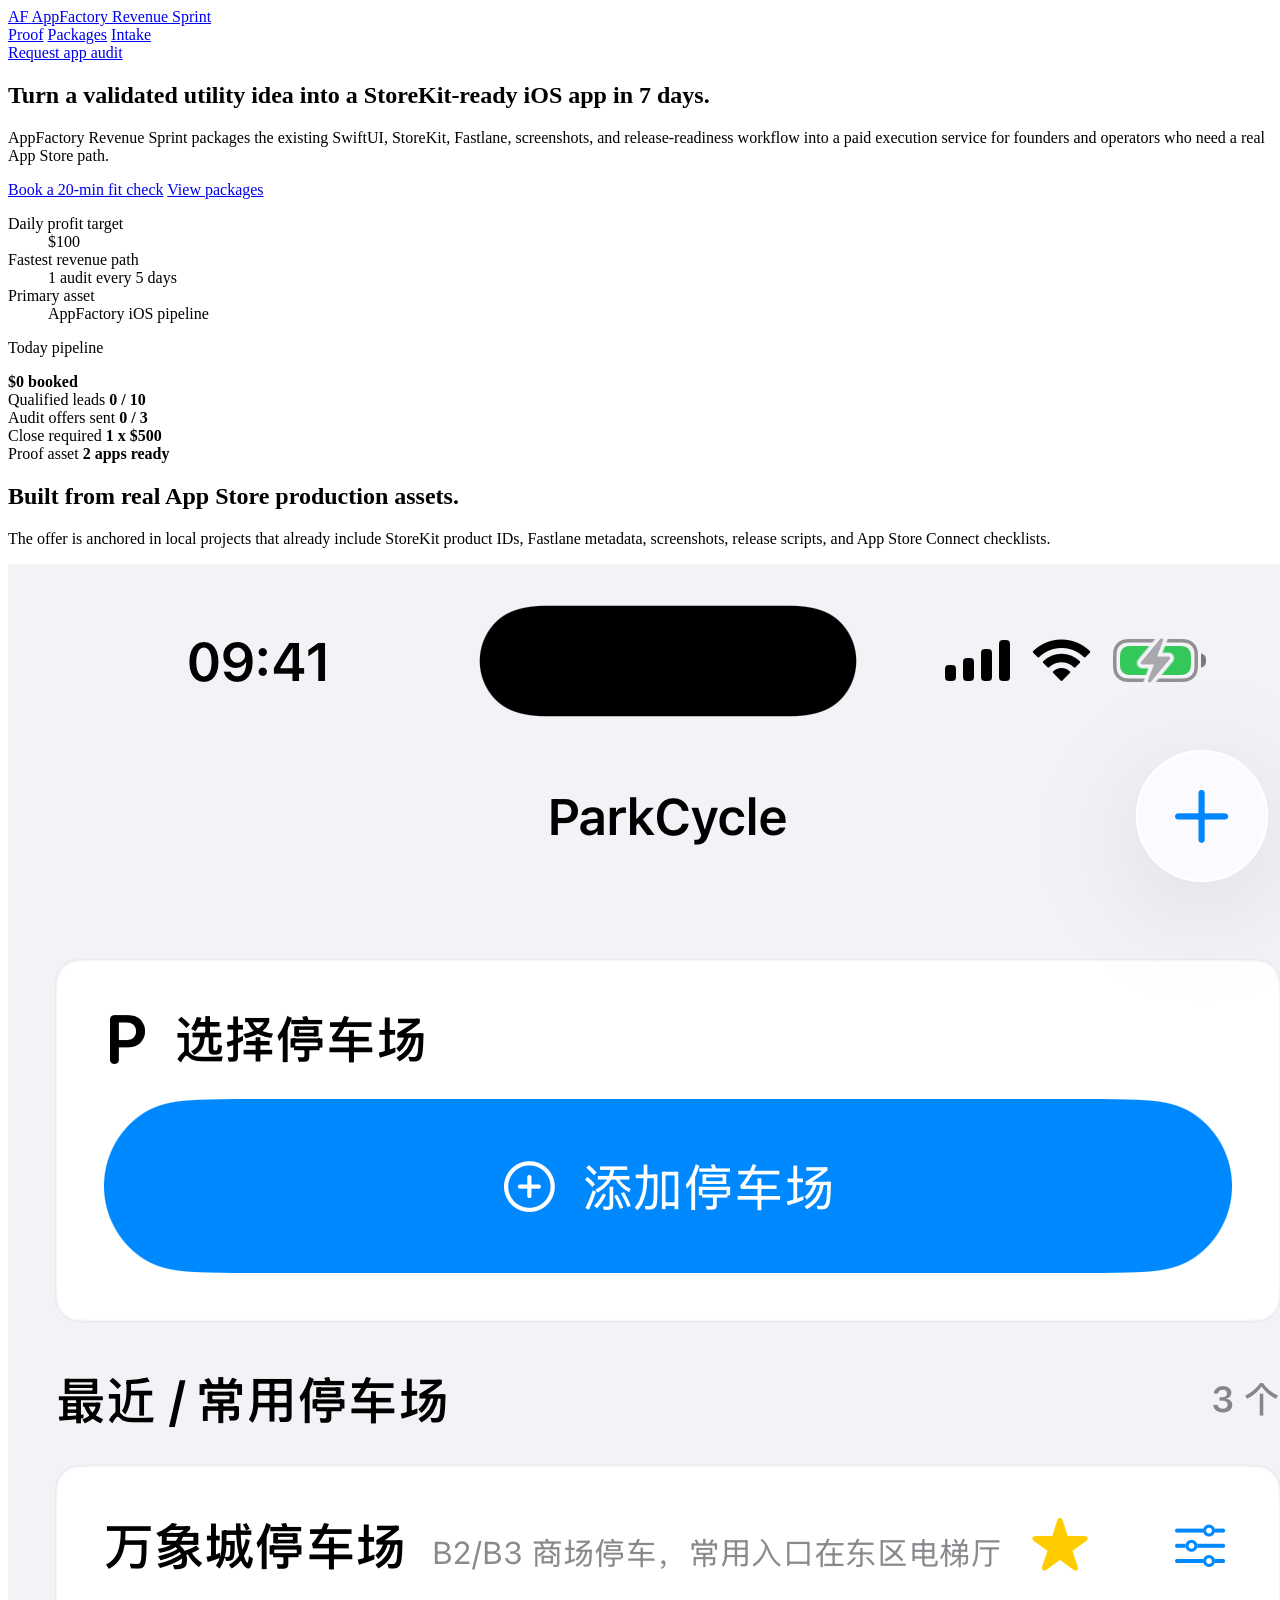
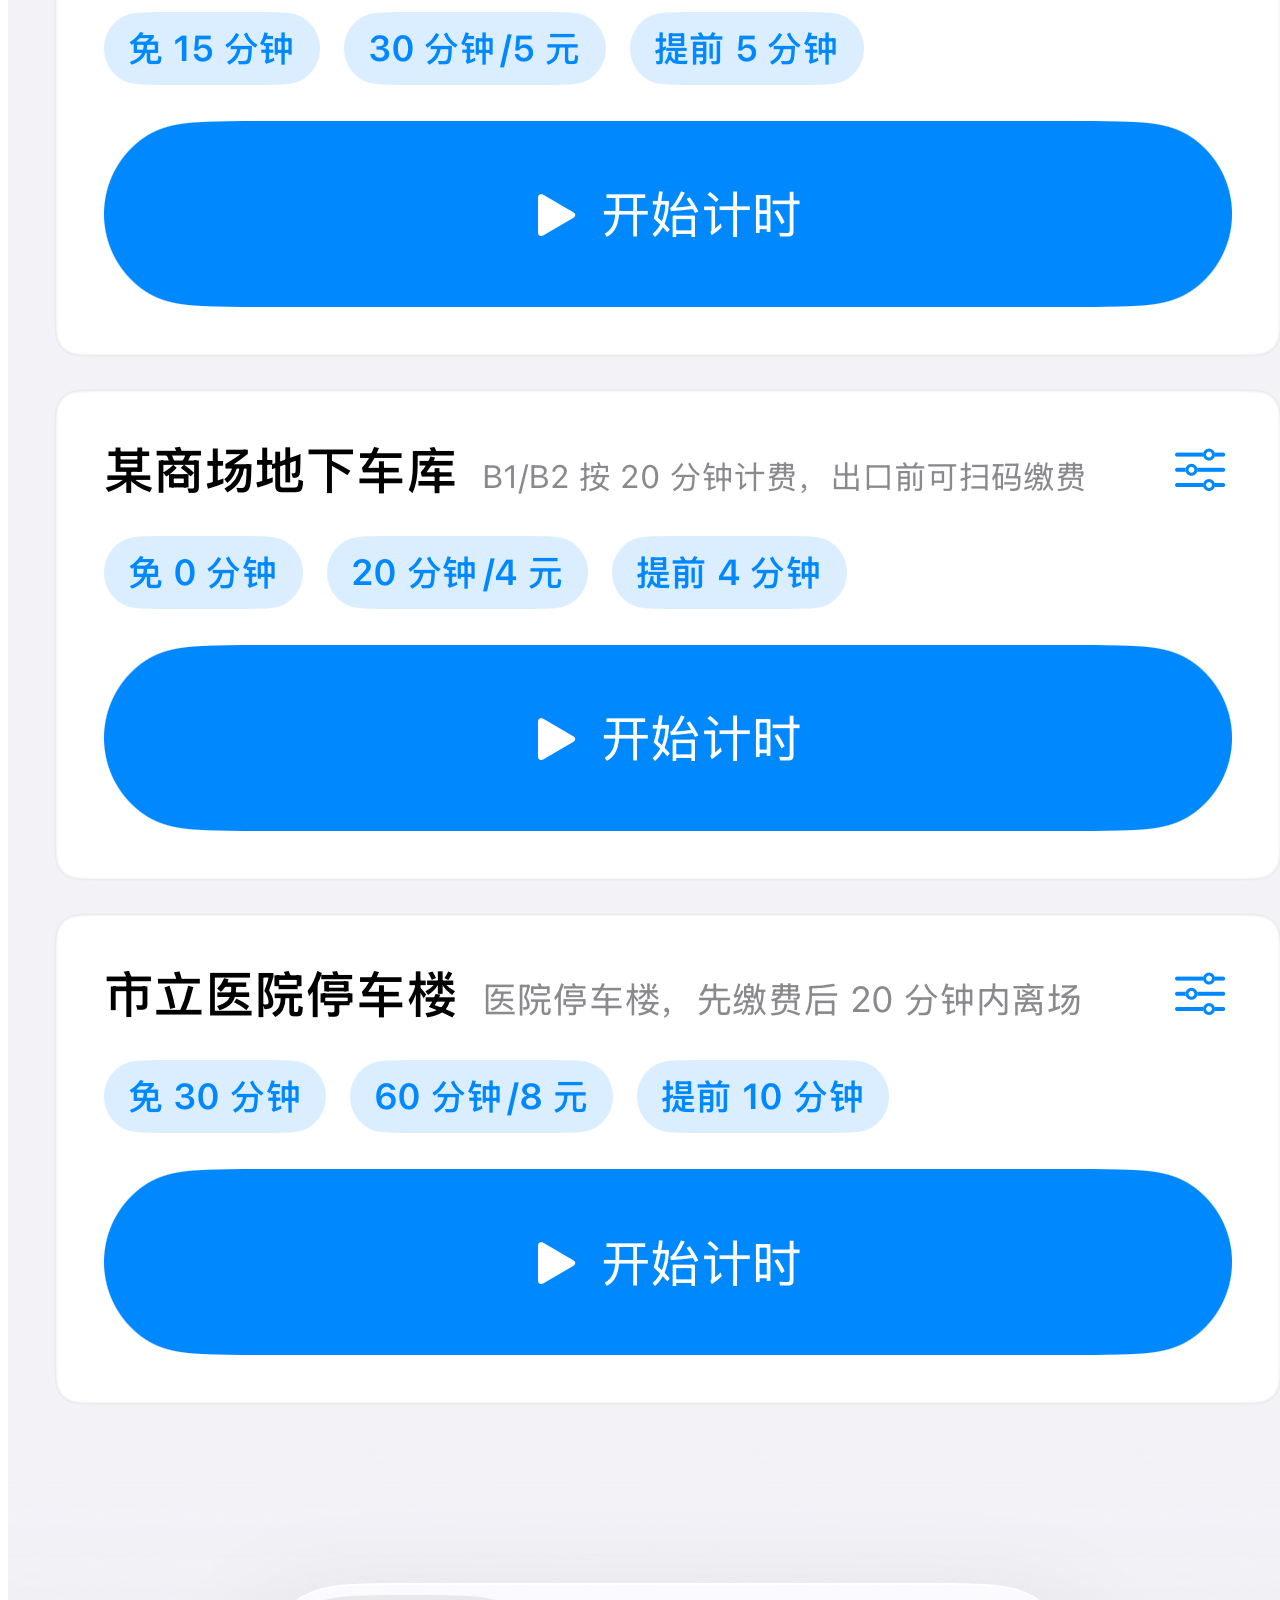
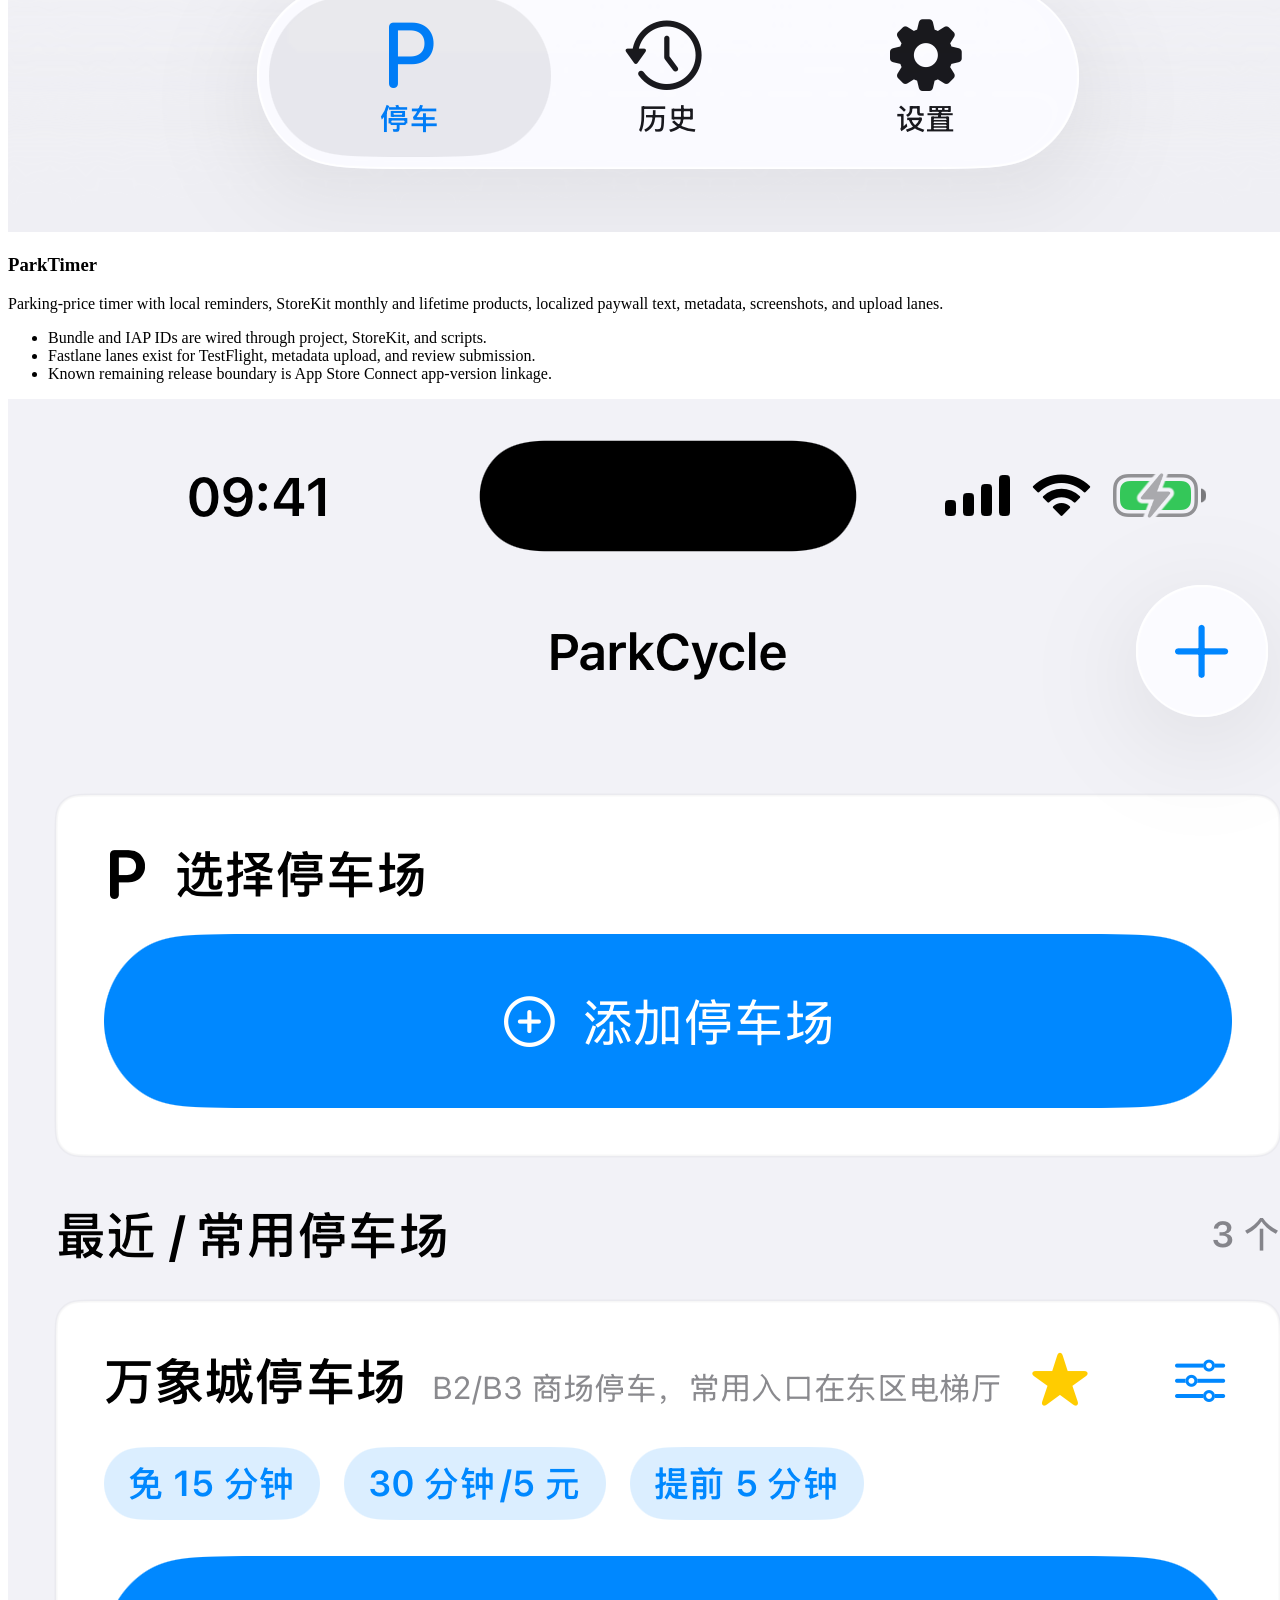
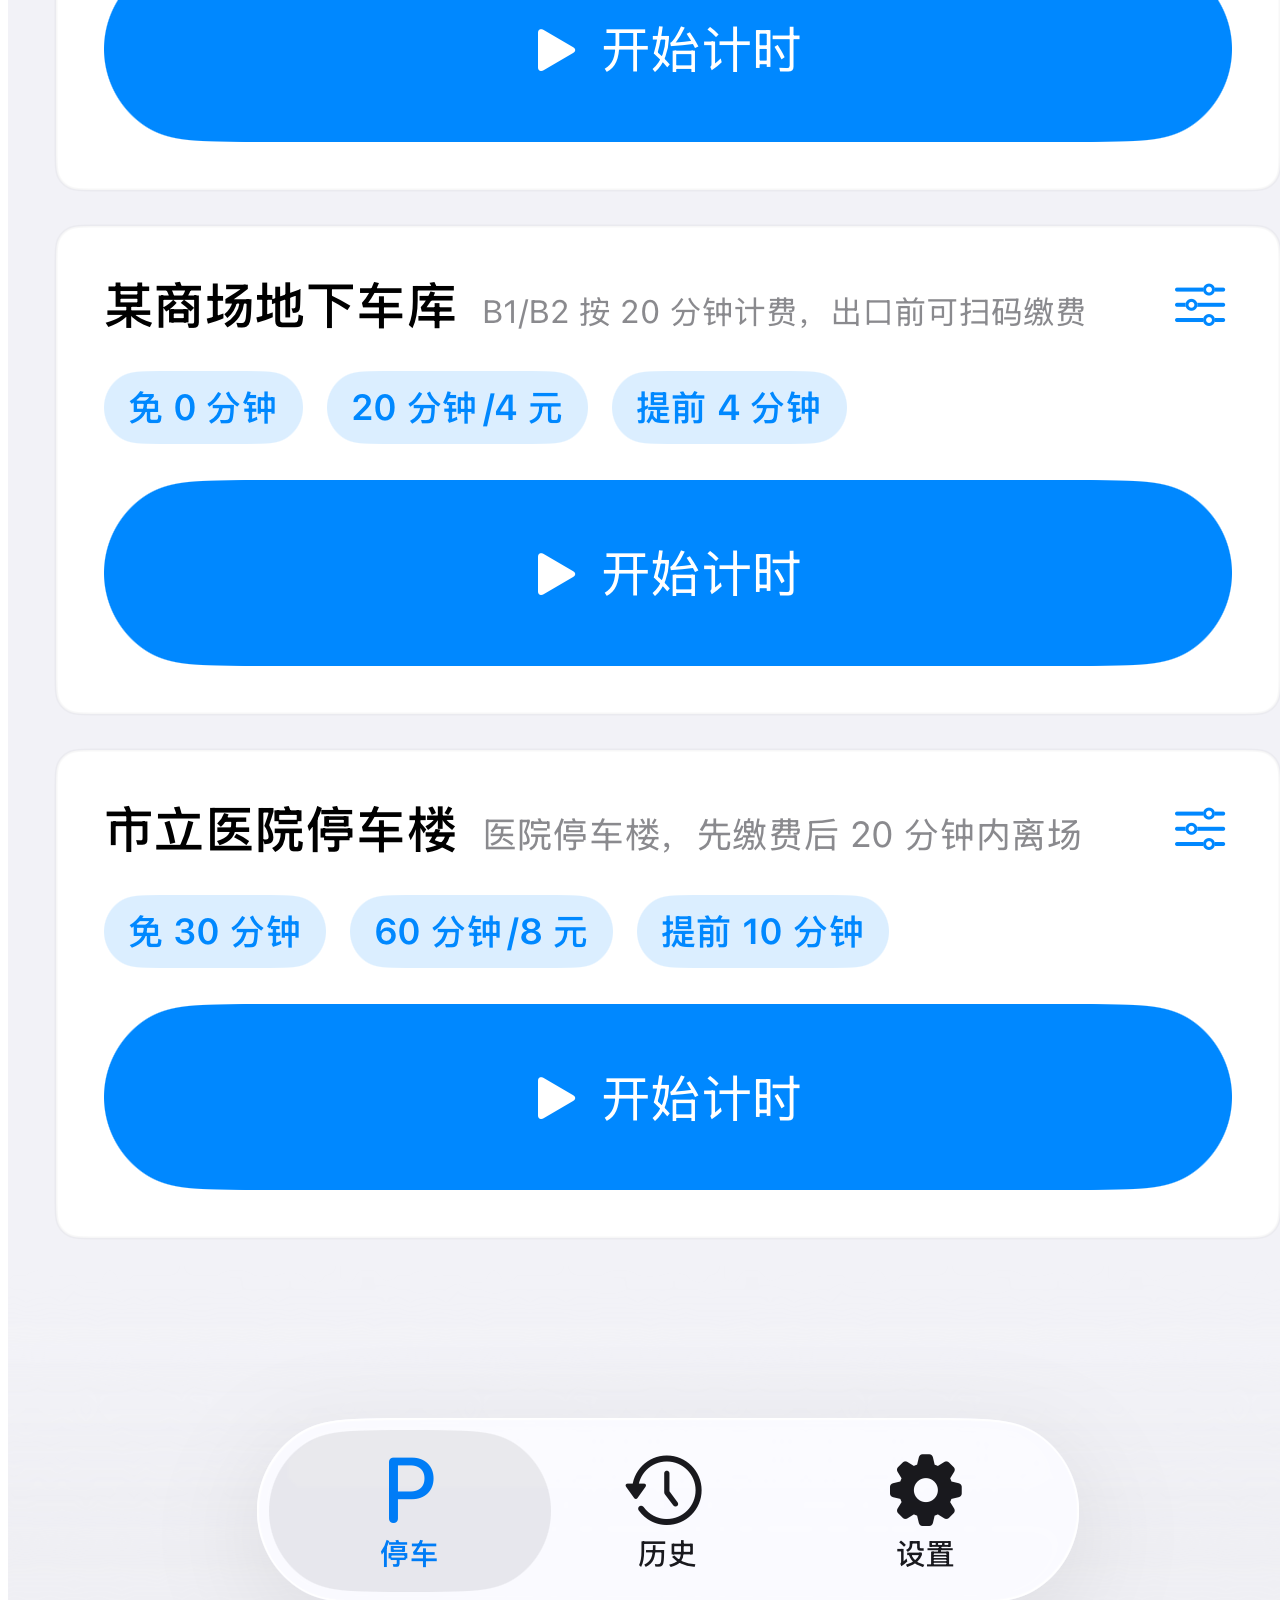
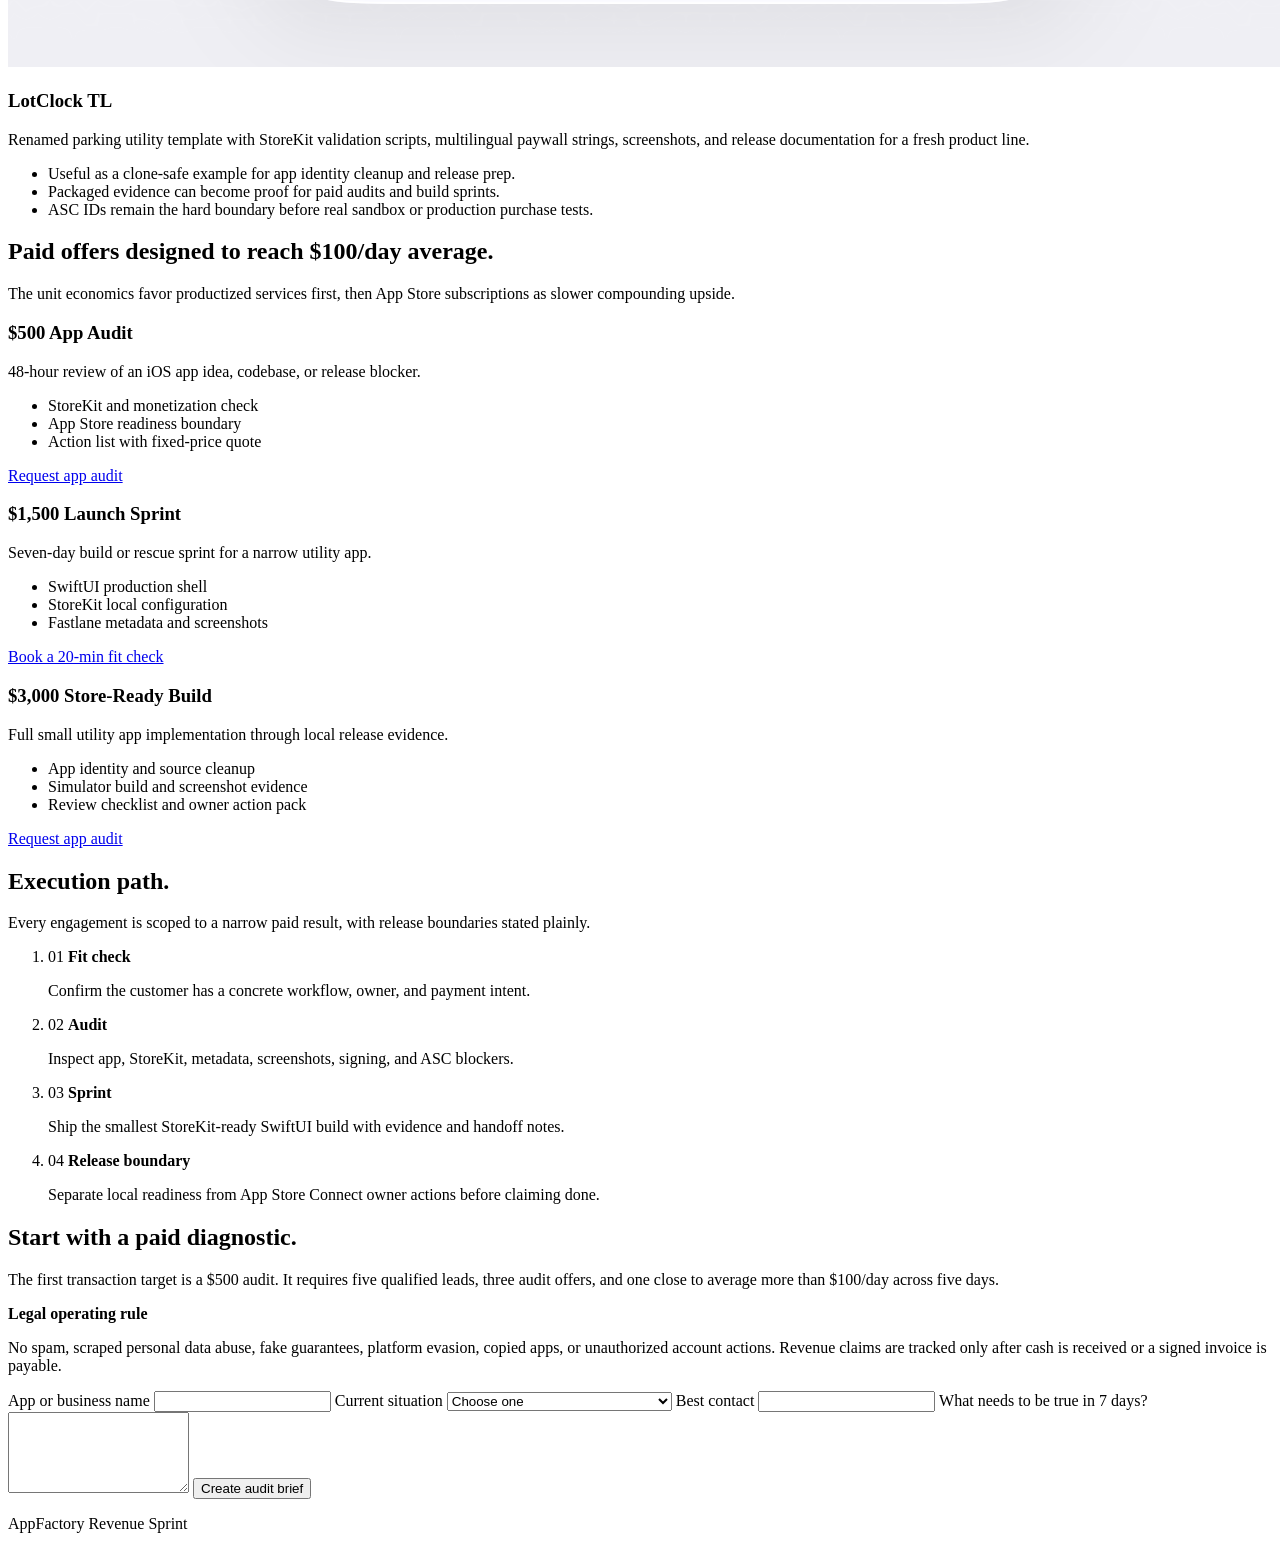
==== index.html @ a47d13a2 "Add index.html" ====
<!doctype html>
<html lang="en">
  <head>
    <meta charset="utf-8">
    <meta name="viewport" content="width=device-width, initial-scale=1">
    <title>AppFactory Revenue Sprint</title>
    <meta
      name="description"
      content="A productized iOS launch sprint for founders and local operators who need a StoreKit-ready SwiftUI app shipped fast."
    >
    <link rel="stylesheet" href="styles.css">
  </head>
  <body>
    <header class="site-header">
      <a class="brand" href="#top" aria-label="AppFactory Revenue Sprint home">
        <span class="brand-mark">AF</span>
        <span>AppFactory Revenue Sprint</span>
      </a>
      <nav aria-label="Primary navigation">
        <a href="#proof">Proof</a>
        <a href="#packages">Packages</a>
        <a href="#intake">Intake</a>
      </nav>
      <a class="nav-action" href="#intake">Request app audit</a>
    </header>

    <main id="top">
      <section class="hero section-band">
        <div class="hero-copy">
          <h1>Turn a validated utility idea into a StoreKit-ready iOS app in 7 days.</h1>
          <p>
            AppFactory Revenue Sprint packages the existing SwiftUI, StoreKit, Fastlane,
            screenshots, and release-readiness workflow into a paid execution service for
            founders and operators who need a real App Store path.
          </p>
          <div class="hero-actions">
            <a class="button primary" href="#intake">Book a 20-min fit check</a>
            <a class="button secondary" href="#packages">View packages</a>
          </div>
          <dl class="hero-metrics" aria-label="Operating targets">
            <div>
              <dt>Daily profit target</dt>
              <dd>$100</dd>
            </div>
            <div>
              <dt>Fastest revenue path</dt>
              <dd>1 audit every 5 days</dd>
            </div>
            <div>
              <dt>Primary asset</dt>
              <dd>AppFactory iOS pipeline</dd>
            </div>
          </dl>
        </div>
        <div class="hero-panel" aria-label="Revenue target tracker">
          <div class="tracker-header">
            <p>Today pipeline</p>
            <strong>$0 booked</strong>
          </div>
          <div class="progress" aria-label="Daily target progress">
            <span style="width: 0%"></span>
          </div>
          <div class="tracker-grid">
            <div>
              <span>Qualified leads</span>
              <strong>0 / 10</strong>
            </div>
            <div>
              <span>Audit offers sent</span>
              <strong>0 / 3</strong>
            </div>
            <div>
              <span>Close required</span>
              <strong>1 x $500</strong>
            </div>
            <div>
              <span>Proof asset</span>
              <strong>2 apps ready</strong>
            </div>
          </div>
        </div>
      </section>

      <section id="proof" class="proof">
        <div class="section-heading">
          <h2>Built from real App Store production assets.</h2>
          <p>
            The offer is anchored in local projects that already include StoreKit product IDs,
            Fastlane metadata, screenshots, release scripts, and App Store Connect checklists.
          </p>
        </div>
        <div class="proof-layout">
          <article class="case-row">
            <div class="device-frame">
              <img src="assets/parktimer-iphone.png" alt="ParkTimer iPhone screenshot">
            </div>
            <div class="case-copy">
              <h3>ParkTimer</h3>
              <p>
                Parking-price timer with local reminders, StoreKit monthly and lifetime
                products, localized paywall text, metadata, screenshots, and upload lanes.
              </p>
              <ul>
                <li>Bundle and IAP IDs are wired through project, StoreKit, and scripts.</li>
                <li>Fastlane lanes exist for TestFlight, metadata upload, and review submission.</li>
                <li>Known remaining release boundary is App Store Connect app-version linkage.</li>
              </ul>
            </div>
          </article>
          <article class="case-row reverse">
            <div class="device-frame">
              <img src="assets/lotclocktl-iphone.png" alt="LotClock TL iPhone screenshot">
            </div>
            <div class="case-copy">
              <h3>LotClock TL</h3>
              <p>
                Renamed parking utility template with StoreKit validation scripts, multilingual
                paywall strings, screenshots, and release documentation for a fresh product line.
              </p>
              <ul>
                <li>Useful as a clone-safe example for app identity cleanup and release prep.</li>
                <li>Packaged evidence can become proof for paid audits and build sprints.</li>
                <li>ASC IDs remain the hard boundary before real sandbox or production purchase tests.</li>
              </ul>
            </div>
          </article>
        </div>
      </section>

      <section id="packages" class="packages section-band">
        <div class="section-heading compact">
          <h2>Paid offers designed to reach $100/day average.</h2>
          <p>
            The unit economics favor productized services first, then App Store subscriptions as
            slower compounding upside.
          </p>
        </div>
        <div class="package-grid">
          <article class="package-card">
            <h3>$500 App Audit</h3>
            <p>48-hour review of an iOS app idea, codebase, or release blocker.</p>
            <ul>
              <li>StoreKit and monetization check</li>
              <li>App Store readiness boundary</li>
              <li>Action list with fixed-price quote</li>
            </ul>
            <a class="button secondary" href="#intake">Request app audit</a>
          </article>
          <article class="package-card featured">
            <h3>$1,500 Launch Sprint</h3>
            <p>Seven-day build or rescue sprint for a narrow utility app.</p>
            <ul>
              <li>SwiftUI production shell</li>
              <li>StoreKit local configuration</li>
              <li>Fastlane metadata and screenshots</li>
            </ul>
            <a class="button primary" href="#intake">Book a 20-min fit check</a>
          </article>
          <article class="package-card">
            <h3>$3,000 Store-Ready Build</h3>
            <p>Full small utility app implementation through local release evidence.</p>
            <ul>
              <li>App identity and source cleanup</li>
              <li>Simulator build and screenshot evidence</li>
              <li>Review checklist and owner action pack</li>
            </ul>
            <a class="button secondary" href="#intake">Request app audit</a>
          </article>
        </div>
      </section>

      <section class="process">
        <div class="section-heading">
          <h2>Execution path.</h2>
          <p>Every engagement is scoped to a narrow paid result, with release boundaries stated plainly.</p>
        </div>
        <ol class="timeline">
          <li>
            <span>01</span>
            <strong>Fit check</strong>
            <p>Confirm the customer has a concrete workflow, owner, and payment intent.</p>
          </li>
          <li>
            <span>02</span>
            <strong>Audit</strong>
            <p>Inspect app, StoreKit, metadata, screenshots, signing, and ASC blockers.</p>
          </li>
          <li>
            <span>03</span>
            <strong>Sprint</strong>
            <p>Ship the smallest StoreKit-ready SwiftUI build with evidence and handoff notes.</p>
          </li>
          <li>
            <span>04</span>
            <strong>Release boundary</strong>
            <p>Separate local readiness from App Store Connect owner actions before claiming done.</p>
          </li>
        </ol>
      </section>

      <section id="intake" class="intake section-band">
        <div class="intake-copy">
          <h2>Start with a paid diagnostic.</h2>
          <p>
            The first transaction target is a $500 audit. It requires five qualified leads,
            three audit offers, and one close to average more than $100/day across five days.
          </p>
          <div class="compliance-box">
            <strong>Legal operating rule</strong>
            <p>
              No spam, scraped personal data abuse, fake guarantees, platform evasion, copied
              apps, or unauthorized account actions. Revenue claims are tracked only after cash is
              received or a signed invoice is payable.
            </p>
          </div>
        </div>
        <form class="intake-form" id="auditForm">
          <label>
            App or business name
            <input name="business" autocomplete="organization" required>
          </label>
          <label>
            Current situation
            <select name="stage" required>
              <option value="">Choose one</option>
              <option>Idea only</option>
              <option>Existing app needs rescue</option>
              <option>Ready for App Store review</option>
              <option>Need StoreKit or subscription help</option>
            </select>
          </label>
          <label>
            Best contact
            <input name="contact" autocomplete="email" required>
          </label>
          <label>
            What needs to be true in 7 days?
            <textarea name="goal" rows="5" required></textarea>
          </label>
          <button class="button primary" type="submit">Create audit brief</button>
          <p class="form-status" id="formStatus" role="status"></p>
        </form>
      </section>
    </main>

    <footer class="site-footer">
      <p>AppFactory Revenue Sprint</p>
    </footer>

    <script src="script.js"></script>
  </body>
</html>
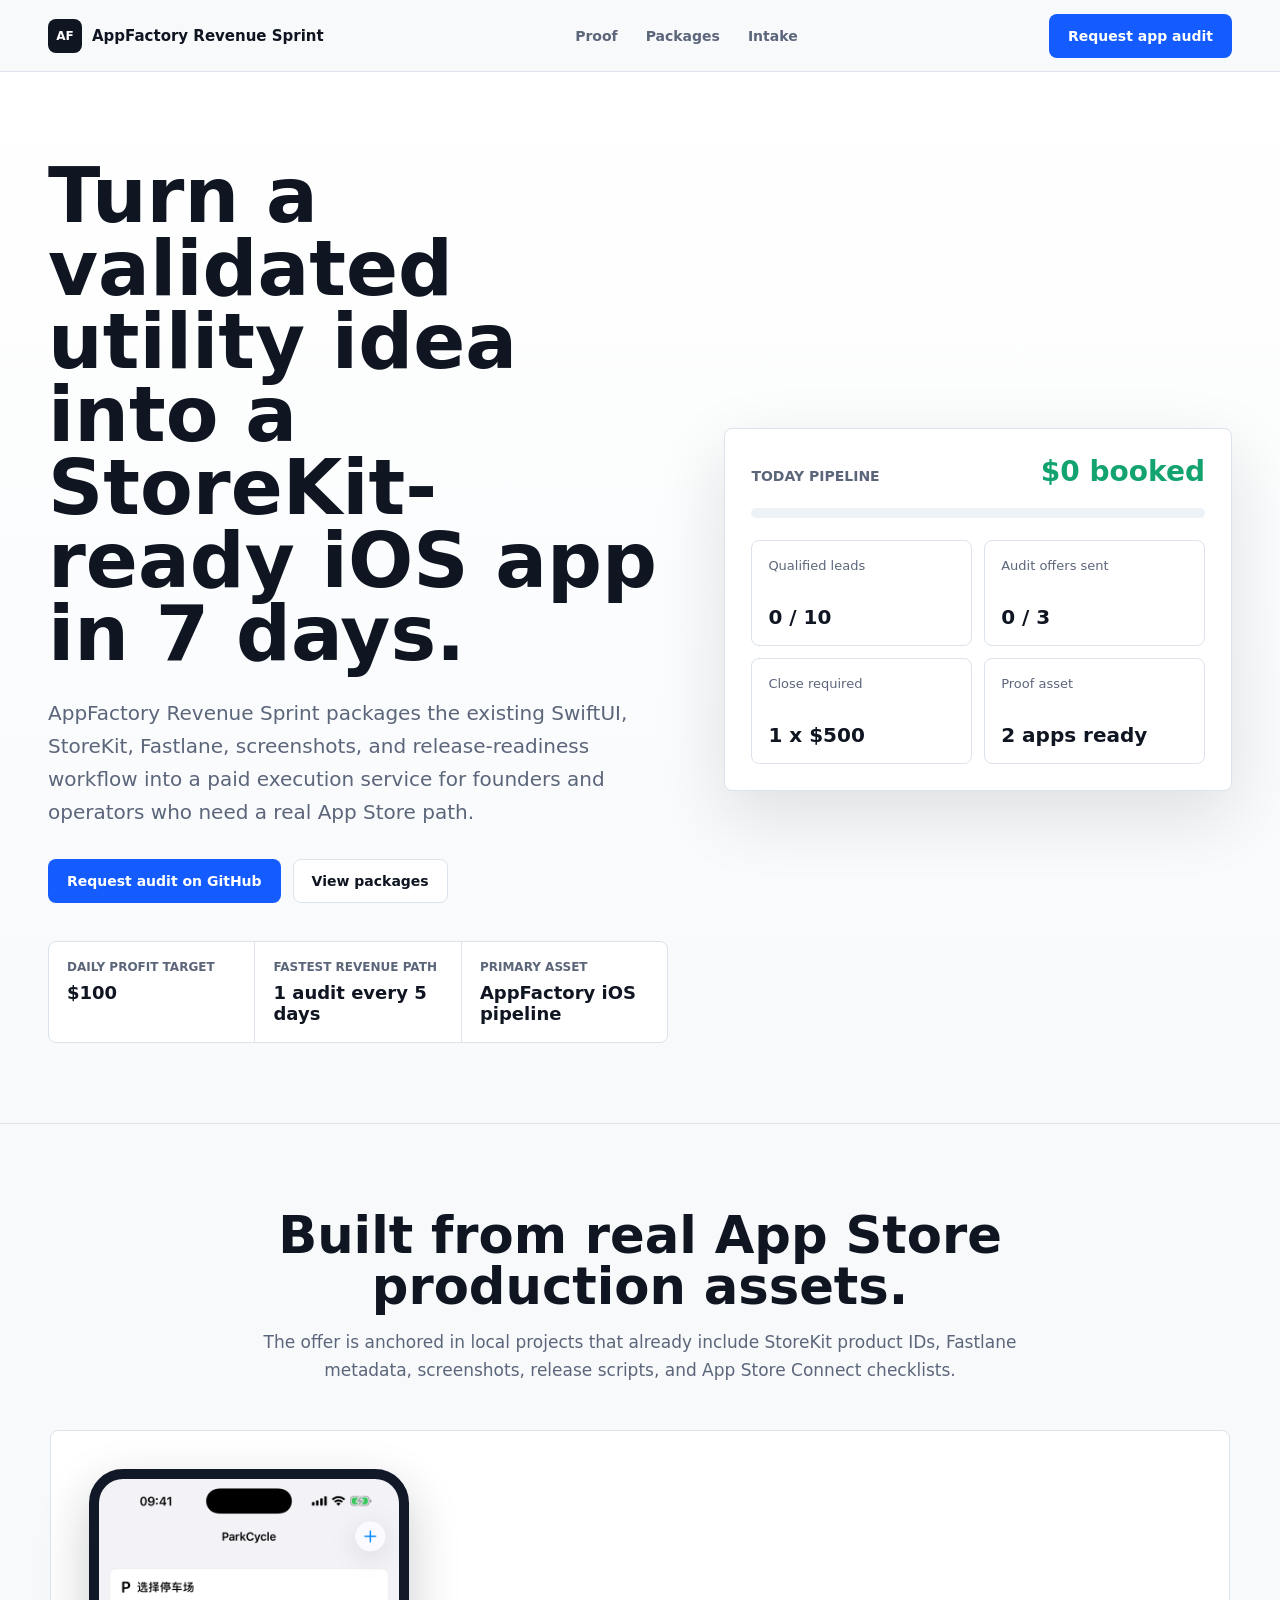
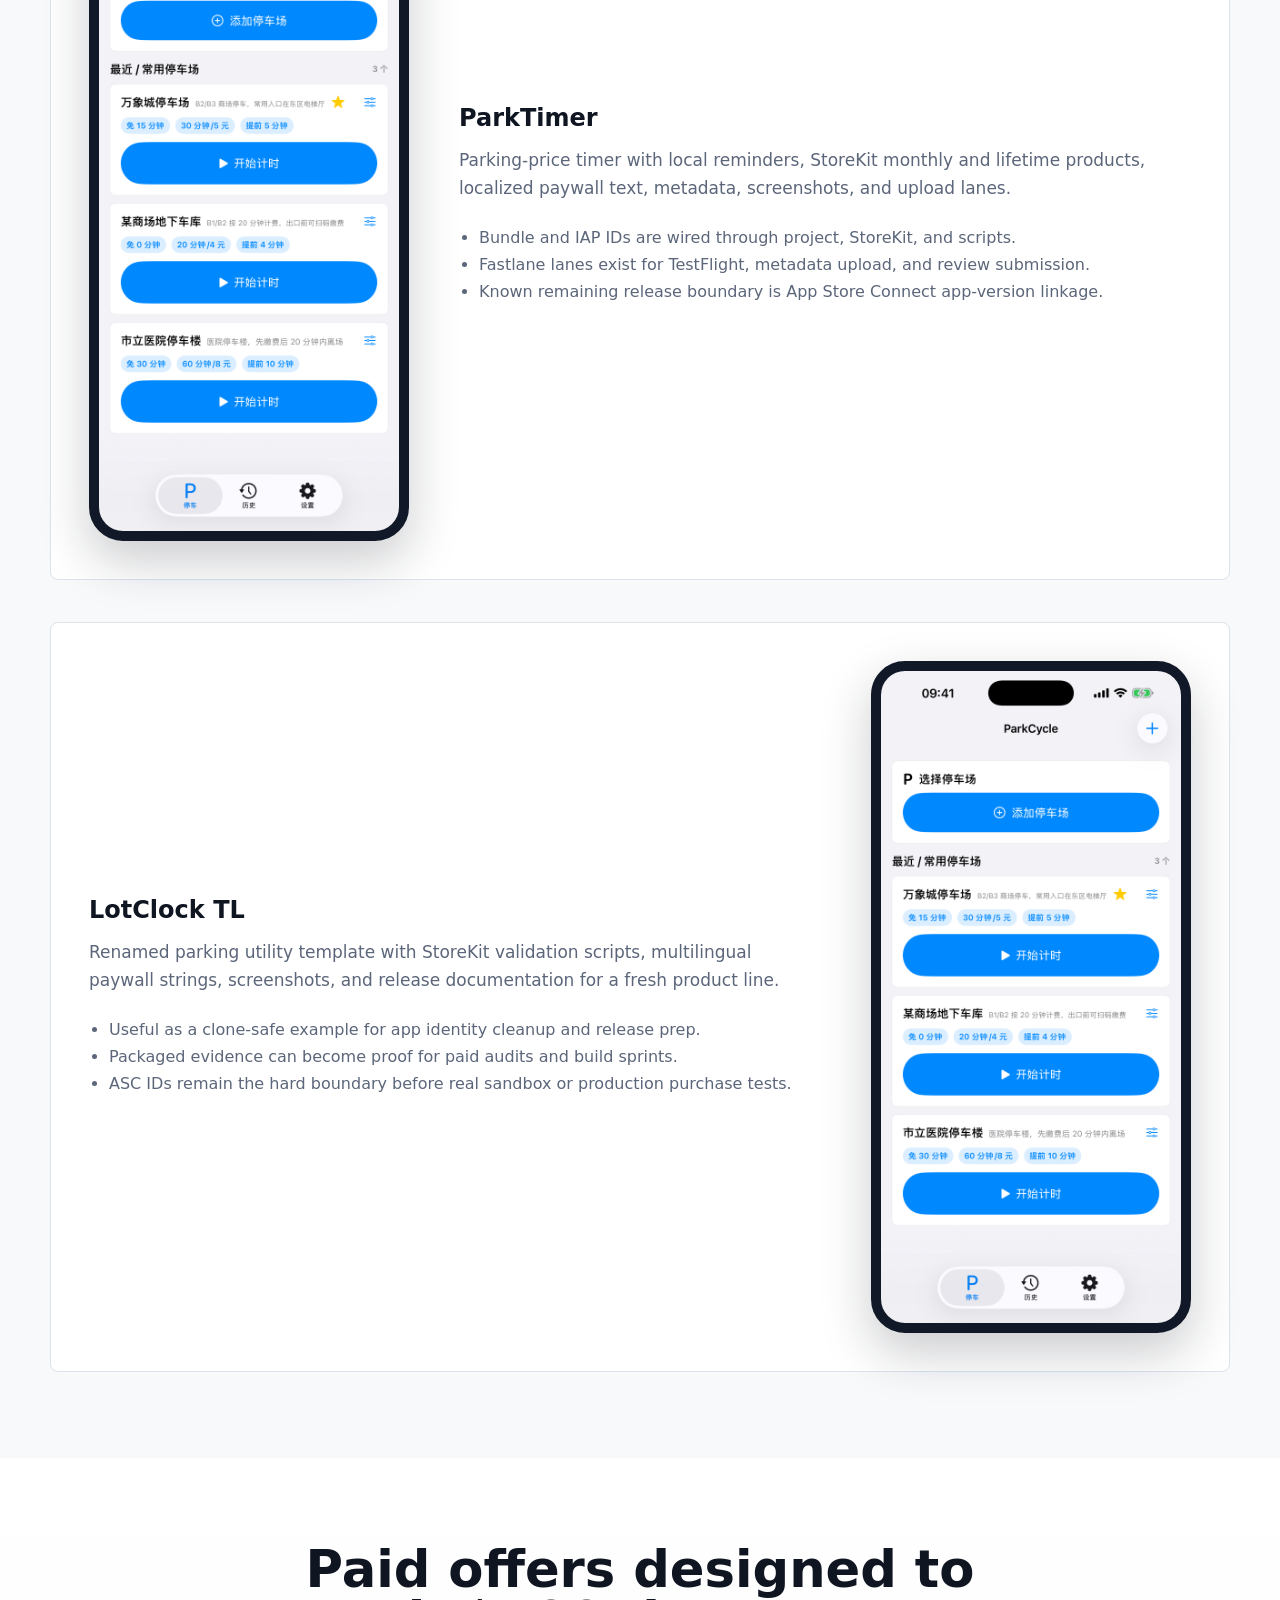
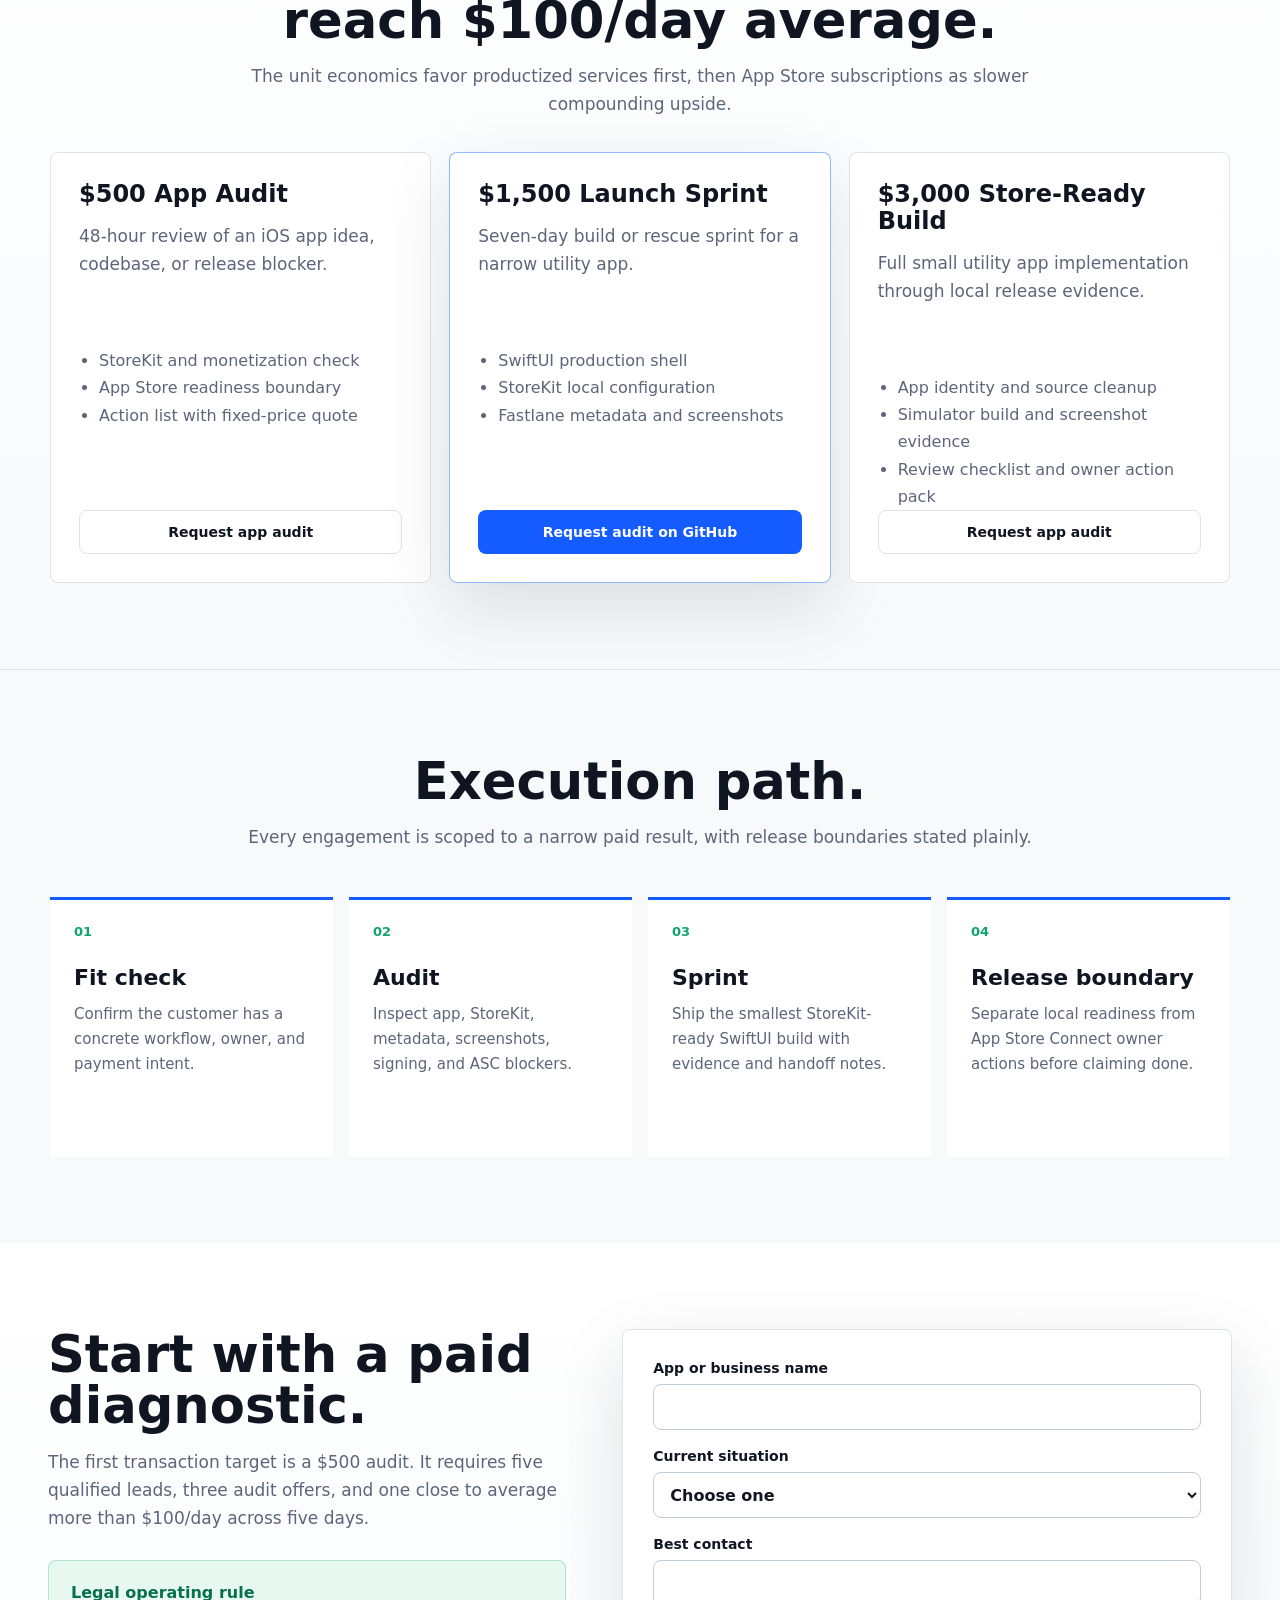
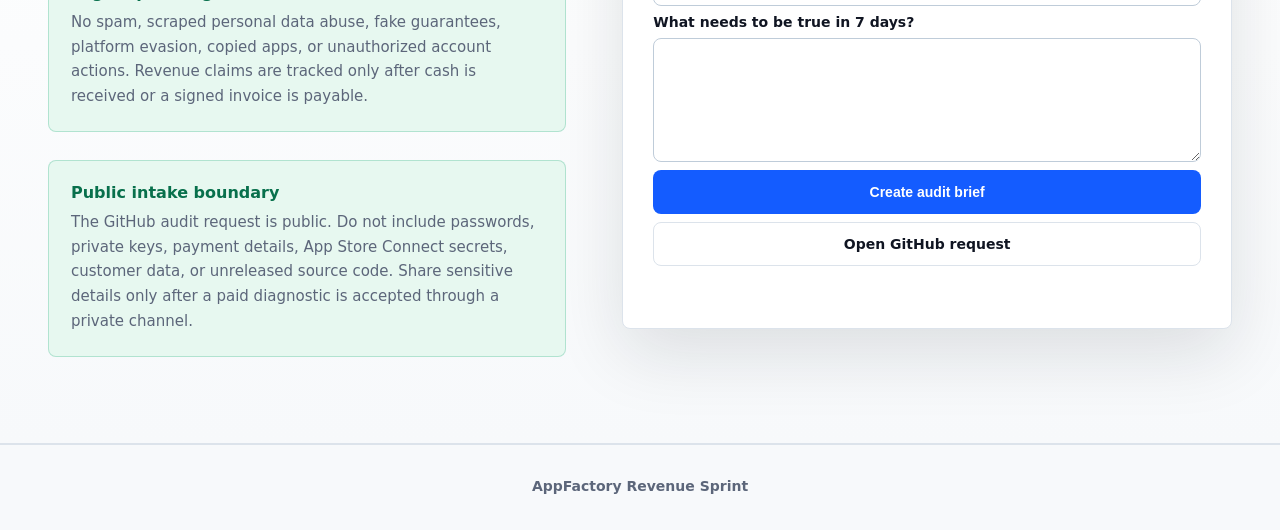
==== commit 63a0884d: "Add public audit request CTA" ====
--- a/index.html
+++ b/index.html
@@ -21,7 +21,7 @@
         <a href="#packages">Packages</a>
         <a href="#intake">Intake</a>
       </nav>
-      <a class="nav-action" href="#intake">Request app audit</a>
+      <a class="nav-action" href="https://github.com/zhongqiangdeng42-dot/appfactory-revenue-sprint/issues/new?template=audit_request.md">Request app audit</a>
     </header>
 
     <main id="top">
@@ -34,7 +34,7 @@
             founders and operators who need a real App Store path.
           </p>
           <div class="hero-actions">
-            <a class="button primary" href="#intake">Book a 20-min fit check</a>
+            <a class="button primary" href="https://github.com/zhongqiangdeng42-dot/appfactory-revenue-sprint/issues/new?template=audit_request.md">Request audit on GitHub</a>
             <a class="button secondary" href="#packages">View packages</a>
           </div>
           <dl class="hero-metrics" aria-label="Operating targets">
@@ -144,7 +144,7 @@
               <li>App Store readiness boundary</li>
               <li>Action list with fixed-price quote</li>
             </ul>
-            <a class="button secondary" href="#intake">Request app audit</a>
+            <a class="button secondary" href="https://github.com/zhongqiangdeng42-dot/appfactory-revenue-sprint/issues/new?template=audit_request.md">Request app audit</a>
           </article>
           <article class="package-card featured">
             <h3>$1,500 Launch Sprint</h3>
@@ -154,7 +154,7 @@
               <li>StoreKit local configuration</li>
               <li>Fastlane metadata and screenshots</li>
             </ul>
-            <a class="button primary" href="#intake">Book a 20-min fit check</a>
+            <a class="button primary" href="https://github.com/zhongqiangdeng42-dot/appfactory-revenue-sprint/issues/new?template=audit_request.md">Request audit on GitHub</a>
           </article>
           <article class="package-card">
             <h3>$3,000 Store-Ready Build</h3>
@@ -164,7 +164,7 @@
               <li>Simulator build and screenshot evidence</li>
               <li>Review checklist and owner action pack</li>
             </ul>
-            <a class="button secondary" href="#intake">Request app audit</a>
+            <a class="button secondary" href="https://github.com/zhongqiangdeng42-dot/appfactory-revenue-sprint/issues/new?template=audit_request.md">Request app audit</a>
           </article>
         </div>
       </section>
@@ -211,6 +211,14 @@
               No spam, scraped personal data abuse, fake guarantees, platform evasion, copied
               apps, or unauthorized account actions. Revenue claims are tracked only after cash is
               received or a signed invoice is payable.
+            </p>
+          </div>
+          <div class="compliance-box">
+            <strong>Public intake boundary</strong>
+            <p>
+              The GitHub audit request is public. Do not include passwords, private keys,
+              payment details, App Store Connect secrets, customer data, or unreleased source code.
+              Share sensitive details only after a paid diagnostic is accepted through a private channel.
             </p>
           </div>
         </div>
@@ -232,12 +240,12 @@
           <label>
             Best contact
             <input name="contact" autocomplete="email" required>
-          </label>
           <label>
             What needs to be true in 7 days?
             <textarea name="goal" rows="5" required></textarea>
           </label>
           <button class="button primary" type="submit">Create audit brief</button>
+          <a class="button secondary" href="https://github.com/zhongqiangdeng42-dot/appfactory-revenue-sprint/issues/new?template=audit_request.md">Open GitHub request</a>
           <p class="form-status" id="formStatus" role="status"></p>
         </form>
       </section>
--- a/styles.css
+++ b/styles.css
@@ -0,0 +1,625 @@
+:root {
+  color-scheme: light;
+  --bg: #f7f9fb;
+  --surface: #ffffff;
+  --text: #101522;
+  --muted: #5c667a;
+  --line: #dce3eb;
+  --blue: #145cff;
+  --blue-dark: #0b3db4;
+  --green: #12a36f;
+  --green-soft: #e7f8f0;
+  --shadow: 0 24px 70px rgba(16, 21, 34, 0.12);
+  --radius: 8px;
+  font-family: Inter, ui-sans-serif, system-ui, -apple-system, BlinkMacSystemFont, "Segoe UI", sans-serif;
+}
+
+* {
+  box-sizing: border-box;
+}
+
+html {
+  scroll-behavior: smooth;
+}
+
+body {
+  margin: 0;
+  background: var(--bg);
+  color: var(--text);
+}
+
+a {
+  color: inherit;
+  text-decoration: none;
+}
+
+img {
+  display: block;
+  max-width: 100%;
+}
+
+.site-header {
+  position: sticky;
+  top: 0;
+  z-index: 20;
+  display: flex;
+  align-items: center;
+  justify-content: space-between;
+  gap: 24px;
+  min-height: 72px;
+  padding: 0 48px;
+  border-bottom: 1px solid rgba(220, 227, 235, 0.9);
+  background: rgba(247, 249, 251, 0.92);
+  backdrop-filter: blur(18px);
+}
+
+.brand,
+.site-header nav,
+.hero-actions,
+.site-footer {
+  display: flex;
+  align-items: center;
+}
+
+.brand {
+  gap: 10px;
+  font-size: 15px;
+  font-weight: 760;
+}
+
+.brand-mark {
+  display: grid;
+  width: 34px;
+  height: 34px;
+  place-items: center;
+  border-radius: var(--radius);
+  background: var(--text);
+  color: #fff;
+  font-size: 12px;
+  letter-spacing: 0;
+}
+
+.site-header nav {
+  gap: 28px;
+  color: var(--muted);
+  font-size: 14px;
+  font-weight: 650;
+}
+
+.nav-action,
+.button {
+  display: inline-flex;
+  align-items: center;
+  justify-content: center;
+  min-height: 44px;
+  padding: 0 18px;
+  border: 1px solid transparent;
+  border-radius: var(--radius);
+  font-size: 14px;
+  font-weight: 760;
+  cursor: pointer;
+}
+
+.nav-action,
+.button.primary {
+  background: var(--blue);
+  color: #fff;
+}
+
+.nav-action:hover,
+.button.primary:hover {
+  background: var(--blue-dark);
+}
+
+.button.secondary {
+  border-color: var(--line);
+  background: var(--surface);
+  color: var(--text);
+}
+
+.button.secondary:hover {
+  border-color: #b6c3d4;
+}
+
+.section-band {
+  border-bottom: 1px solid var(--line);
+  background: linear-gradient(180deg, #ffffff 0%, #f7f9fb 100%);
+}
+
+.hero {
+  display: grid;
+  grid-template-columns: minmax(0, 1.1fr) minmax(360px, 0.9fr);
+  gap: 56px;
+  min-height: calc(100vh - 72px);
+  padding: 88px 48px 64px;
+}
+
+.hero-copy {
+  align-self: center;
+  max-width: 780px;
+}
+
+h1,
+h2,
+h3,
+p {
+  margin-top: 0;
+}
+
+h1 {
+  margin-bottom: 26px;
+  font-size: clamp(44px, 6vw, 82px);
+  line-height: 0.95;
+  letter-spacing: 0;
+}
+
+h2 {
+  margin-bottom: 16px;
+  font-size: clamp(32px, 4vw, 54px);
+  line-height: 1;
+  letter-spacing: 0;
+}
+
+h3 {
+  margin-bottom: 14px;
+  font-size: 24px;
+  line-height: 1.12;
+  letter-spacing: 0;
+}
+
+p {
+  color: var(--muted);
+  font-size: 17px;
+  line-height: 1.65;
+}
+
+.hero-copy > p {
+  max-width: 680px;
+  margin-bottom: 30px;
+  font-size: 20px;
+}
+
+.hero-actions {
+  flex-wrap: wrap;
+  gap: 12px;
+  margin-bottom: 38px;
+}
+
+.hero-metrics {
+  display: grid;
+  grid-template-columns: repeat(3, minmax(0, 1fr));
+  gap: 1px;
+  max-width: 720px;
+  overflow: hidden;
+  border: 1px solid var(--line);
+  border-radius: var(--radius);
+  background: var(--line);
+}
+
+.hero-metrics div {
+  padding: 18px;
+  background: var(--surface);
+}
+
+.hero-metrics dt {
+  margin-bottom: 8px;
+  color: var(--muted);
+  font-size: 12px;
+  font-weight: 760;
+  text-transform: uppercase;
+}
+
+.hero-metrics dd {
+  margin: 0;
+  color: var(--text);
+  font-size: 18px;
+  font-weight: 780;
+}
+
+.hero-panel {
+  align-self: center;
+  padding: 26px;
+  border: 1px solid var(--line);
+  border-radius: var(--radius);
+  background: var(--surface);
+  box-shadow: var(--shadow);
+}
+
+.tracker-header {
+  display: flex;
+  align-items: flex-end;
+  justify-content: space-between;
+  gap: 18px;
+  margin-bottom: 20px;
+}
+
+.tracker-header p {
+  margin: 0;
+  font-size: 14px;
+  font-weight: 760;
+  text-transform: uppercase;
+}
+
+.tracker-header strong {
+  color: var(--green);
+  font-size: 28px;
+}
+
+.progress {
+  height: 10px;
+  margin-bottom: 22px;
+  overflow: hidden;
+  border-radius: 999px;
+  background: #edf2f7;
+}
+
+.progress span {
+  display: block;
+  height: 100%;
+  background: var(--green);
+}
+
+.tracker-grid {
+  display: grid;
+  grid-template-columns: repeat(2, minmax(0, 1fr));
+  gap: 12px;
+}
+
+.tracker-grid div,
+.package-card,
+.compliance-box {
+  border: 1px solid var(--line);
+  border-radius: var(--radius);
+  background: var(--surface);
+}
+
+.tracker-grid div {
+  min-height: 106px;
+  padding: 16px;
+}
+
+.tracker-grid span {
+  display: block;
+  min-height: 36px;
+  color: var(--muted);
+  font-size: 13px;
+  line-height: 1.35;
+}
+
+.tracker-grid strong {
+  display: block;
+  margin-top: 12px;
+  font-size: 20px;
+}
+
+.proof,
+.packages,
+.process,
+.intake {
+  padding: 86px 48px;
+}
+
+.section-heading {
+  max-width: 820px;
+  margin: 0 auto 46px;
+  text-align: center;
+}
+
+.section-heading.compact {
+  margin-bottom: 34px;
+}
+
+.proof-layout {
+  display: grid;
+  gap: 42px;
+  max-width: 1180px;
+  margin: 0 auto;
+}
+
+.case-row {
+  display: grid;
+  grid-template-columns: 320px minmax(0, 1fr);
+  gap: 50px;
+  align-items: center;
+  padding: 38px;
+  border: 1px solid var(--line);
+  border-radius: var(--radius);
+  background: var(--surface);
+}
+
+.case-row.reverse {
+  grid-template-columns: minmax(0, 1fr) 320px;
+}
+
+.case-row.reverse .device-frame {
+  order: 2;
+}
+
+.device-frame {
+  overflow: hidden;
+  border: 10px solid #111827;
+  border-radius: 34px;
+  background: #111827;
+  box-shadow: 0 20px 50px rgba(16, 21, 34, 0.22);
+}
+
+.device-frame img {
+  aspect-ratio: 1320 / 2868;
+  width: 100%;
+  object-fit: cover;
+}
+
+.case-copy ul,
+.package-card ul {
+  margin: 22px 0 0;
+  padding-left: 20px;
+  color: var(--muted);
+  line-height: 1.7;
+}
+
+.package-grid {
+  display: grid;
+  grid-template-columns: repeat(3, minmax(0, 1fr));
+  gap: 18px;
+  max-width: 1180px;
+  margin: 0 auto;
+}
+
+.package-card {
+  display: flex;
+  flex-direction: column;
+  min-height: 420px;
+  padding: 28px;
+}
+
+.package-card.featured {
+  border-color: rgba(20, 92, 255, 0.45);
+  box-shadow: var(--shadow);
+}
+
+.package-card p {
+  min-height: 86px;
+}
+
+.package-card .button {
+  margin-top: auto;
+}
+
+.timeline {
+  display: grid;
+  grid-template-columns: repeat(4, minmax(0, 1fr));
+  gap: 16px;
+  max-width: 1180px;
+  margin: 0 auto;
+  padding: 0;
+  list-style: none;
+}
+
+.timeline li {
+  min-height: 260px;
+  padding: 24px;
+  border-top: 3px solid var(--blue);
+  background: var(--surface);
+}
+
+.timeline span {
+  display: block;
+  margin-bottom: 26px;
+  color: var(--green);
+  font-size: 13px;
+  font-weight: 800;
+}
+
+.timeline strong {
+  display: block;
+  margin-bottom: 12px;
+  font-size: 22px;
+}
+
+.timeline p {
+  font-size: 15px;
+}
+
+.intake {
+  display: grid;
+  grid-template-columns: minmax(0, 0.85fr) minmax(360px, 1fr);
+  gap: 56px;
+  align-items: start;
+}
+
+.intake-copy {
+  max-width: 620px;
+}
+
+.compliance-box {
+  margin-top: 28px;
+  padding: 22px;
+  background: var(--green-soft);
+  border-color: rgba(18, 163, 111, 0.25);
+}
+
+.compliance-box strong {
+  color: #08704c;
+}
+
+.compliance-box p {
+  margin: 8px 0 0;
+  font-size: 15px;
+}
+
+.operator-links {
+  display: flex;
+  flex-wrap: wrap;
+  gap: 10px;
+  margin-top: 18px;
+}
+
+.operator-links a {
+  display: inline-flex;
+  align-items: center;
+  min-height: 38px;
+  padding: 0 12px;
+  border: 1px solid var(--line);
+  border-radius: var(--radius);
+  background: var(--surface);
+  color: var(--text);
+  font-size: 13px;
+  font-weight: 750;
+}
+
+.operator-links a:hover {
+  border-color: #b6c3d4;
+}
+
+.intake-form {
+  display: grid;
+  gap: 18px;
+  padding: 30px;
+  border: 1px solid var(--line);
+  border-radius: var(--radius);
+  background: var(--surface);
+  box-shadow: var(--shadow);
+}
+
+label {
+  display: grid;
+  gap: 8px;
+  color: var(--text);
+  font-size: 14px;
+  font-weight: 750;
+}
+
+input,
+select,
+textarea {
+  width: 100%;
+  border: 1px solid #bfccd9;
+  border-radius: var(--radius);
+  background: #fff;
+  color: var(--text);
+  font: inherit;
+  font-size: 16px;
+}
+
+input,
+select {
+  height: 46px;
+  padding: 0 12px;
+}
+
+textarea {
+  resize: vertical;
+  min-height: 124px;
+  padding: 12px;
+}
+
+input:focus,
+select:focus,
+textarea:focus {
+  outline: 3px solid rgba(20, 92, 255, 0.16);
+  border-color: var(--blue);
+}
+
+.form-status {
+  min-height: 24px;
+  margin: 0;
+  color: var(--green);
+  font-size: 14px;
+  font-weight: 750;
+}
+
+.site-footer {
+  justify-content: center;
+  gap: 24px;
+  min-height: 86px;
+  padding: 24px;
+  border-top: 1px solid var(--line);
+  color: var(--muted);
+  font-size: 14px;
+}
+
+.site-footer p {
+  margin: 0;
+  font-size: 14px;
+  font-weight: 760;
+}
+
+@media (max-width: 980px) {
+  .site-header {
+    padding: 0 20px;
+  }
+
+  .site-header nav {
+    display: none;
+  }
+
+  .hero,
+  .intake {
+    grid-template-columns: 1fr;
+  }
+
+  .hero {
+    padding: 58px 20px 46px;
+  }
+
+  .proof,
+  .packages,
+  .process,
+  .intake {
+    padding: 62px 20px;
+  }
+
+  .case-row,
+  .case-row.reverse {
+    grid-template-columns: 1fr;
+  }
+
+  .case-row.reverse .device-frame {
+    order: 0;
+  }
+
+  .device-frame {
+    max-width: 300px;
+    margin: 0 auto;
+  }
+
+  .package-grid,
+  .timeline,
+  .hero-metrics {
+    grid-template-columns: 1fr;
+  }
+}
+
+@media (max-width: 560px) {
+  .site-header {
+    min-height: 66px;
+  }
+
+  .brand span:last-child {
+    max-width: 150px;
+  }
+
+  .nav-action {
+    display: none;
+  }
+
+  h1 {
+    font-size: 44px;
+  }
+
+  .hero-copy > p {
+    font-size: 18px;
+  }
+
+  .tracker-grid {
+    grid-template-columns: 1fr;
+  }
+
+  .case-row {
+    padding: 22px;
+  }
+
+  .intake-form {
+    padding: 22px;
+  }
+}
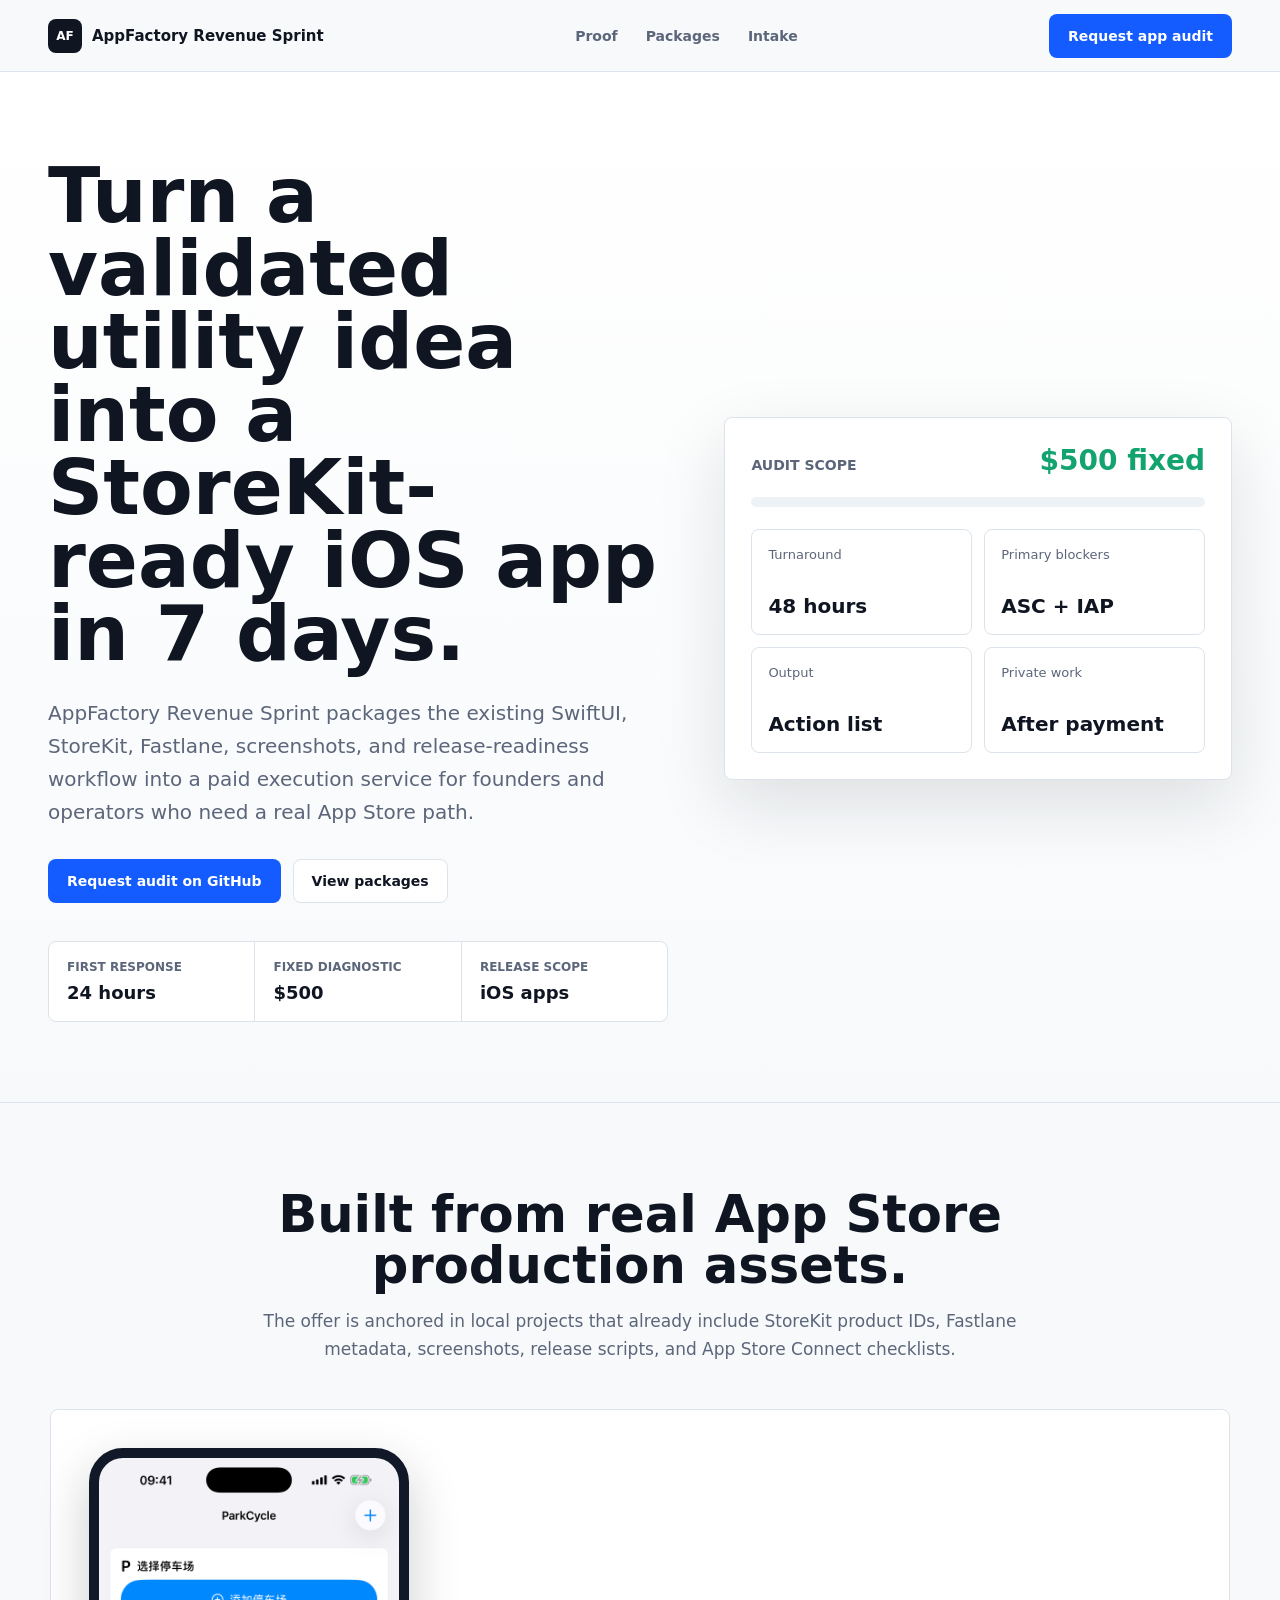
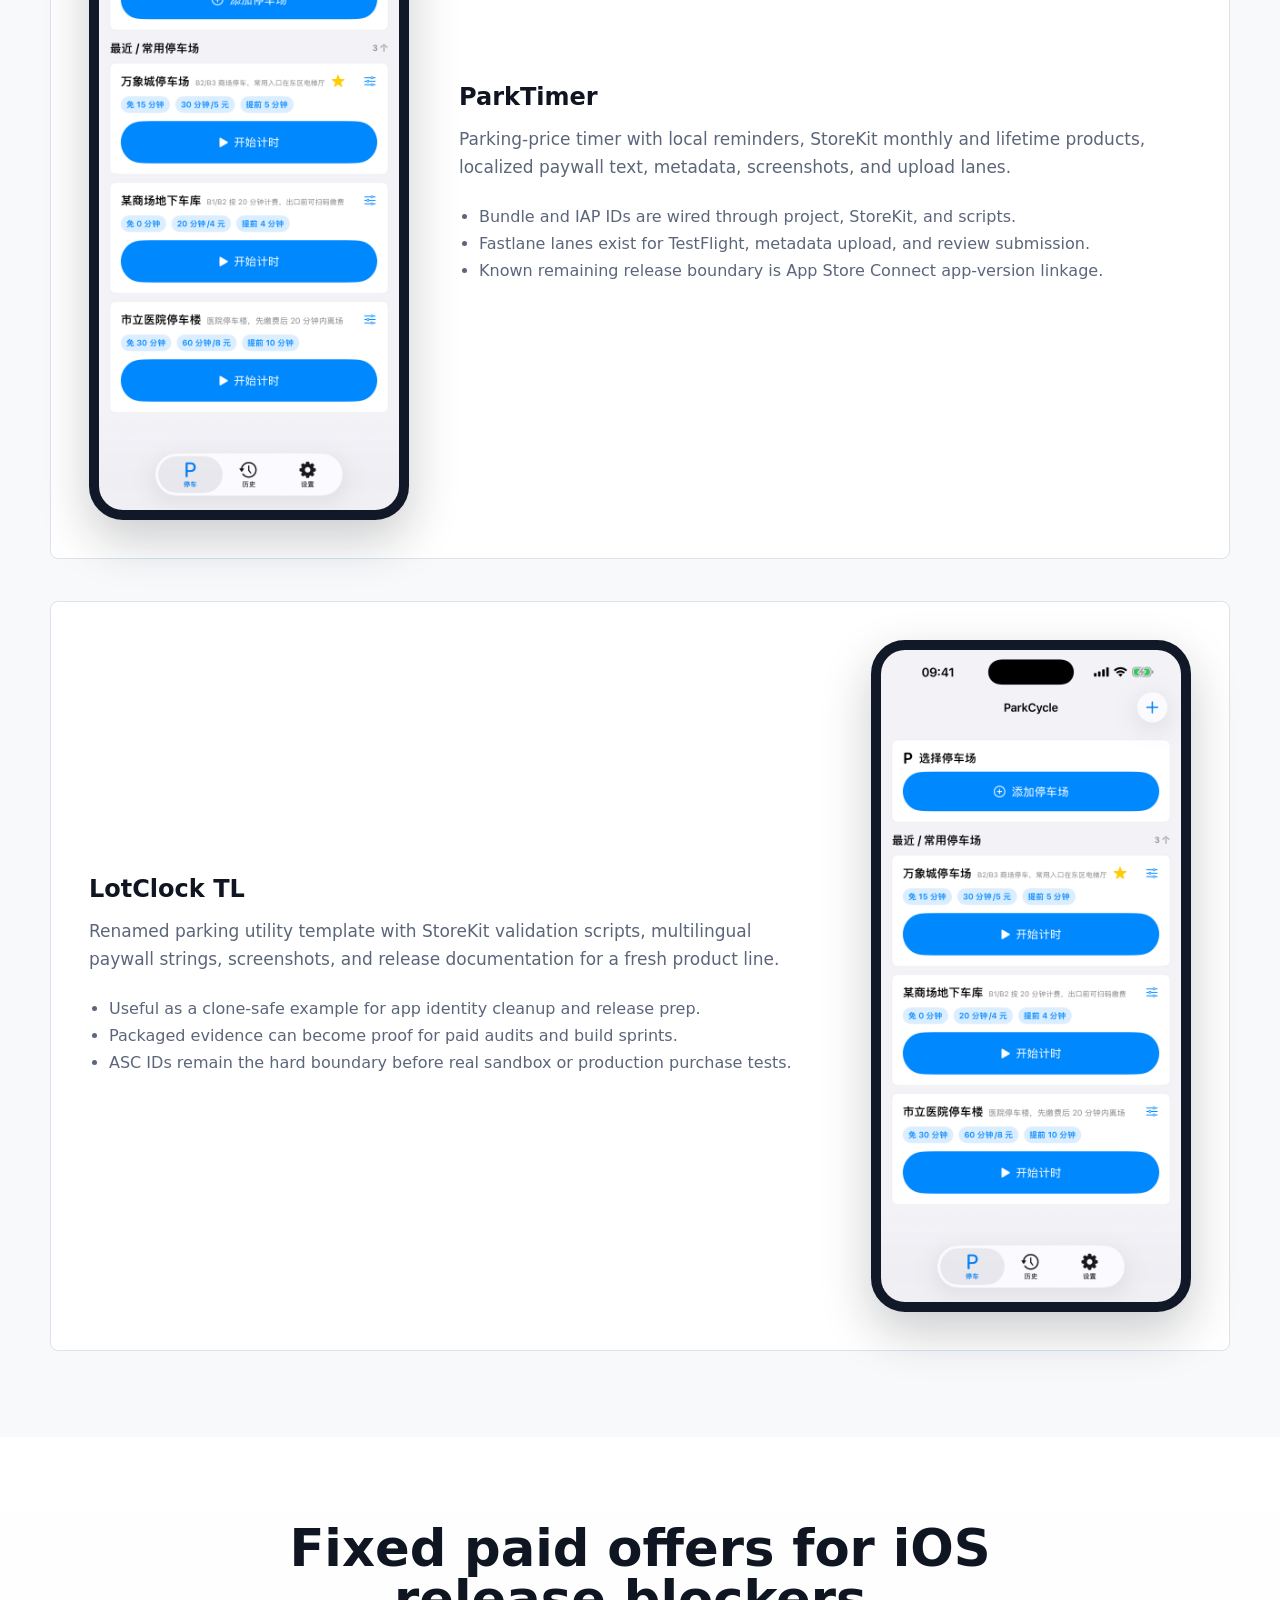
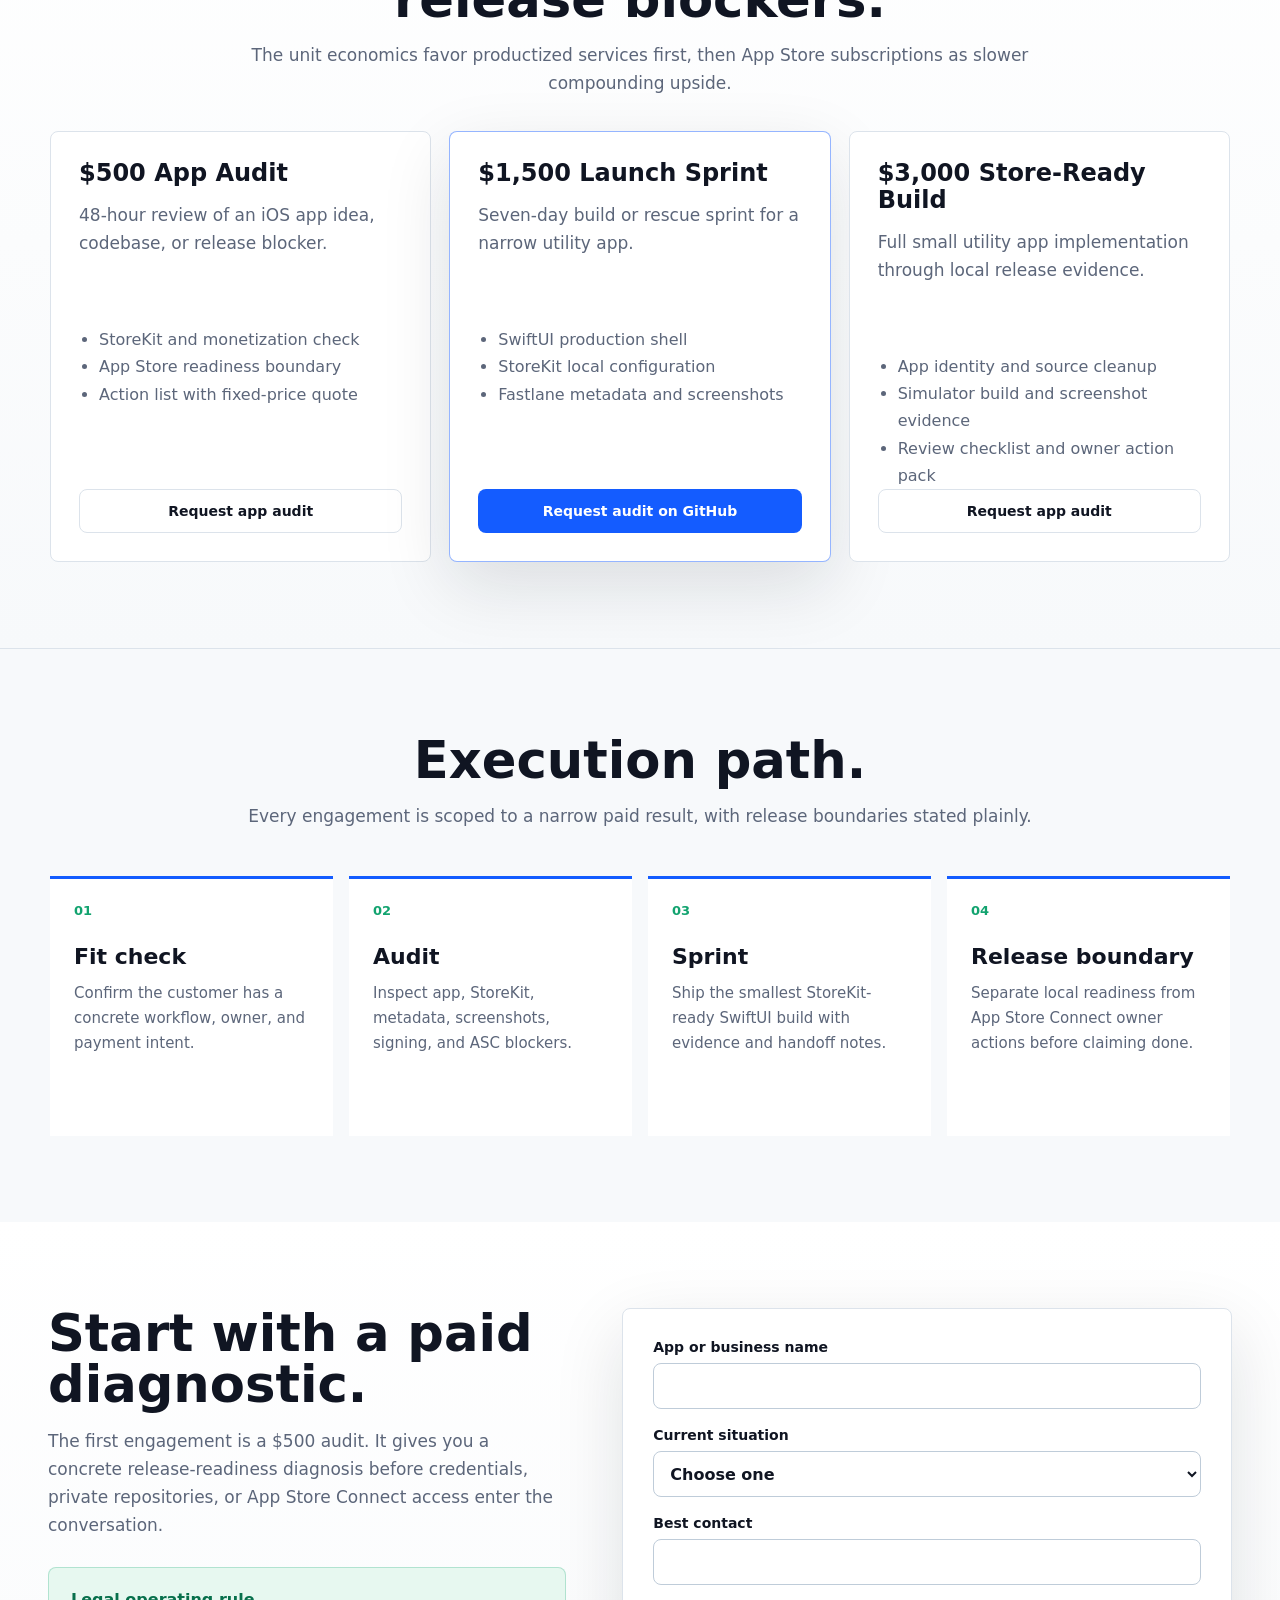
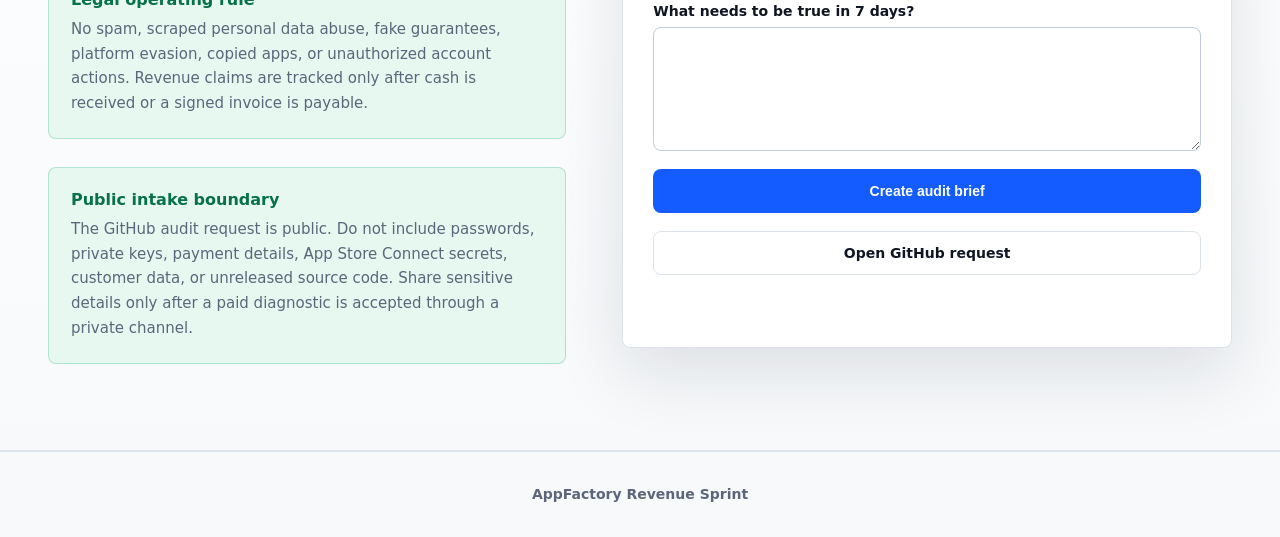
==== commit 2301ba06: "Improve public audit sales page conversion copy" ====
--- a/index.html
+++ b/index.html
@@ -8,6 +8,47 @@
       name="description"
       content="A productized iOS launch sprint for founders and local operators who need a StoreKit-ready SwiftUI app shipped fast."
     >
+    <link rel="canonical" href="https://zhongqiangdeng42-dot.github.io/appfactory-revenue-sprint/">
+    <meta name="robots" content="index,follow">
+    <meta name="theme-color" content="#145cff">
+    <meta property="og:type" content="website">
+    <meta property="og:title" content="AppFactory Revenue Sprint">
+    <meta property="og:description" content="A productized SwiftUI, StoreKit, TestFlight, and App Store Connect release-readiness audit and launch sprint.">
+    <meta property="og:url" content="https://zhongqiangdeng42-dot.github.io/appfactory-revenue-sprint/">
+    <meta property="og:image" content="https://zhongqiangdeng42-dot.github.io/appfactory-revenue-sprint/assets/parktimer-iphone.png">
+    <meta name="twitter:card" content="summary_large_image">
+    <meta name="twitter:title" content="AppFactory Revenue Sprint">
+    <meta name="twitter:description" content="Fixed iOS release-readiness audits for SwiftUI, StoreKit, TestFlight, and App Store Connect blockers.">
+    <script type="application/ld+json">
+      {
+        "@context": "https://schema.org",
+        "@type": "ProfessionalService",
+        "name": "AppFactory Revenue Sprint",
+        "url": "https://zhongqiangdeng42-dot.github.io/appfactory-revenue-sprint/",
+        "description": "Productized iOS release-readiness audits and launch sprints for SwiftUI, StoreKit, TestFlight, and App Store Connect blockers.",
+        "areaServed": "Worldwide",
+        "offers": [
+          {
+            "@type": "Offer",
+            "name": "App Audit",
+            "price": "500",
+            "priceCurrency": "USD"
+          },
+          {
+            "@type": "Offer",
+            "name": "Launch Sprint",
+            "price": "1500",
+            "priceCurrency": "USD"
+          },
+          {
+            "@type": "Offer",
+            "name": "Store-Ready Build",
+            "price": "3000",
+            "priceCurrency": "USD"
+          }
+        ]
+      }
+    </script>
     <link rel="stylesheet" href="styles.css">
   </head>
   <body>
@@ -39,43 +80,43 @@
           </div>
           <dl class="hero-metrics" aria-label="Operating targets">
             <div>
-              <dt>Daily profit target</dt>
-              <dd>$100</dd>
-            </div>
-            <div>
-              <dt>Fastest revenue path</dt>
-              <dd>1 audit every 5 days</dd>
-            </div>
-            <div>
-              <dt>Primary asset</dt>
-              <dd>AppFactory iOS pipeline</dd>
+              <dt>First response</dt>
+              <dd>24 hours</dd>
+            </div>
+            <div>
+              <dt>Fixed diagnostic</dt>
+              <dd>$500</dd>
+            </div>
+            <div>
+              <dt>Release scope</dt>
+              <dd>iOS apps</dd>
             </div>
           </dl>
         </div>
-        <div class="hero-panel" aria-label="Revenue target tracker">
+        <div class="hero-panel" aria-label="Audit scope summary">
           <div class="tracker-header">
-            <p>Today pipeline</p>
-            <strong>$0 booked</strong>
+            <p>Audit scope</p>
+            <strong>$500 fixed</strong>
           </div>
           <div class="progress" aria-label="Daily target progress">
             <span style="width: 0%"></span>
           </div>
           <div class="tracker-grid">
             <div>
-              <span>Qualified leads</span>
-              <strong>0 / 10</strong>
-            </div>
-            <div>
-              <span>Audit offers sent</span>
-              <strong>0 / 3</strong>
-            </div>
-            <div>
-              <span>Close required</span>
-              <strong>1 x $500</strong>
-            </div>
-            <div>
-              <span>Proof asset</span>
-              <strong>2 apps ready</strong>
+              <span>Turnaround</span>
+              <strong>48 hours</strong>
+            </div>
+            <div>
+              <span>Primary blockers</span>
+              <strong>ASC + IAP</strong>
+            </div>
+            <div>
+              <span>Output</span>
+              <strong>Action list</strong>
+            </div>
+            <div>
+              <span>Private work</span>
+              <strong>After payment</strong>
             </div>
           </div>
         </div>
@@ -129,7 +170,7 @@
 
       <section id="packages" class="packages section-band">
         <div class="section-heading compact">
-          <h2>Paid offers designed to reach $100/day average.</h2>
+          <h2>Fixed paid offers for iOS release blockers.</h2>
           <p>
             The unit economics favor productized services first, then App Store subscriptions as
             slower compounding upside.
@@ -202,8 +243,9 @@
         <div class="intake-copy">
           <h2>Start with a paid diagnostic.</h2>
           <p>
-            The first transaction target is a $500 audit. It requires five qualified leads,
-            three audit offers, and one close to average more than $100/day across five days.
+            The first engagement is a $500 audit. It gives you a concrete release-readiness
+            diagnosis before credentials, private repositories, or App Store Connect access
+            enter the conversation.
           </p>
           <div class="compliance-box">
             <strong>Legal operating rule</strong>
@@ -240,6 +282,7 @@
           <label>
             Best contact
             <input name="contact" autocomplete="email" required>
+          </label>
           <label>
             What needs to be true in 7 days?
             <textarea name="goal" rows="5" required></textarea>
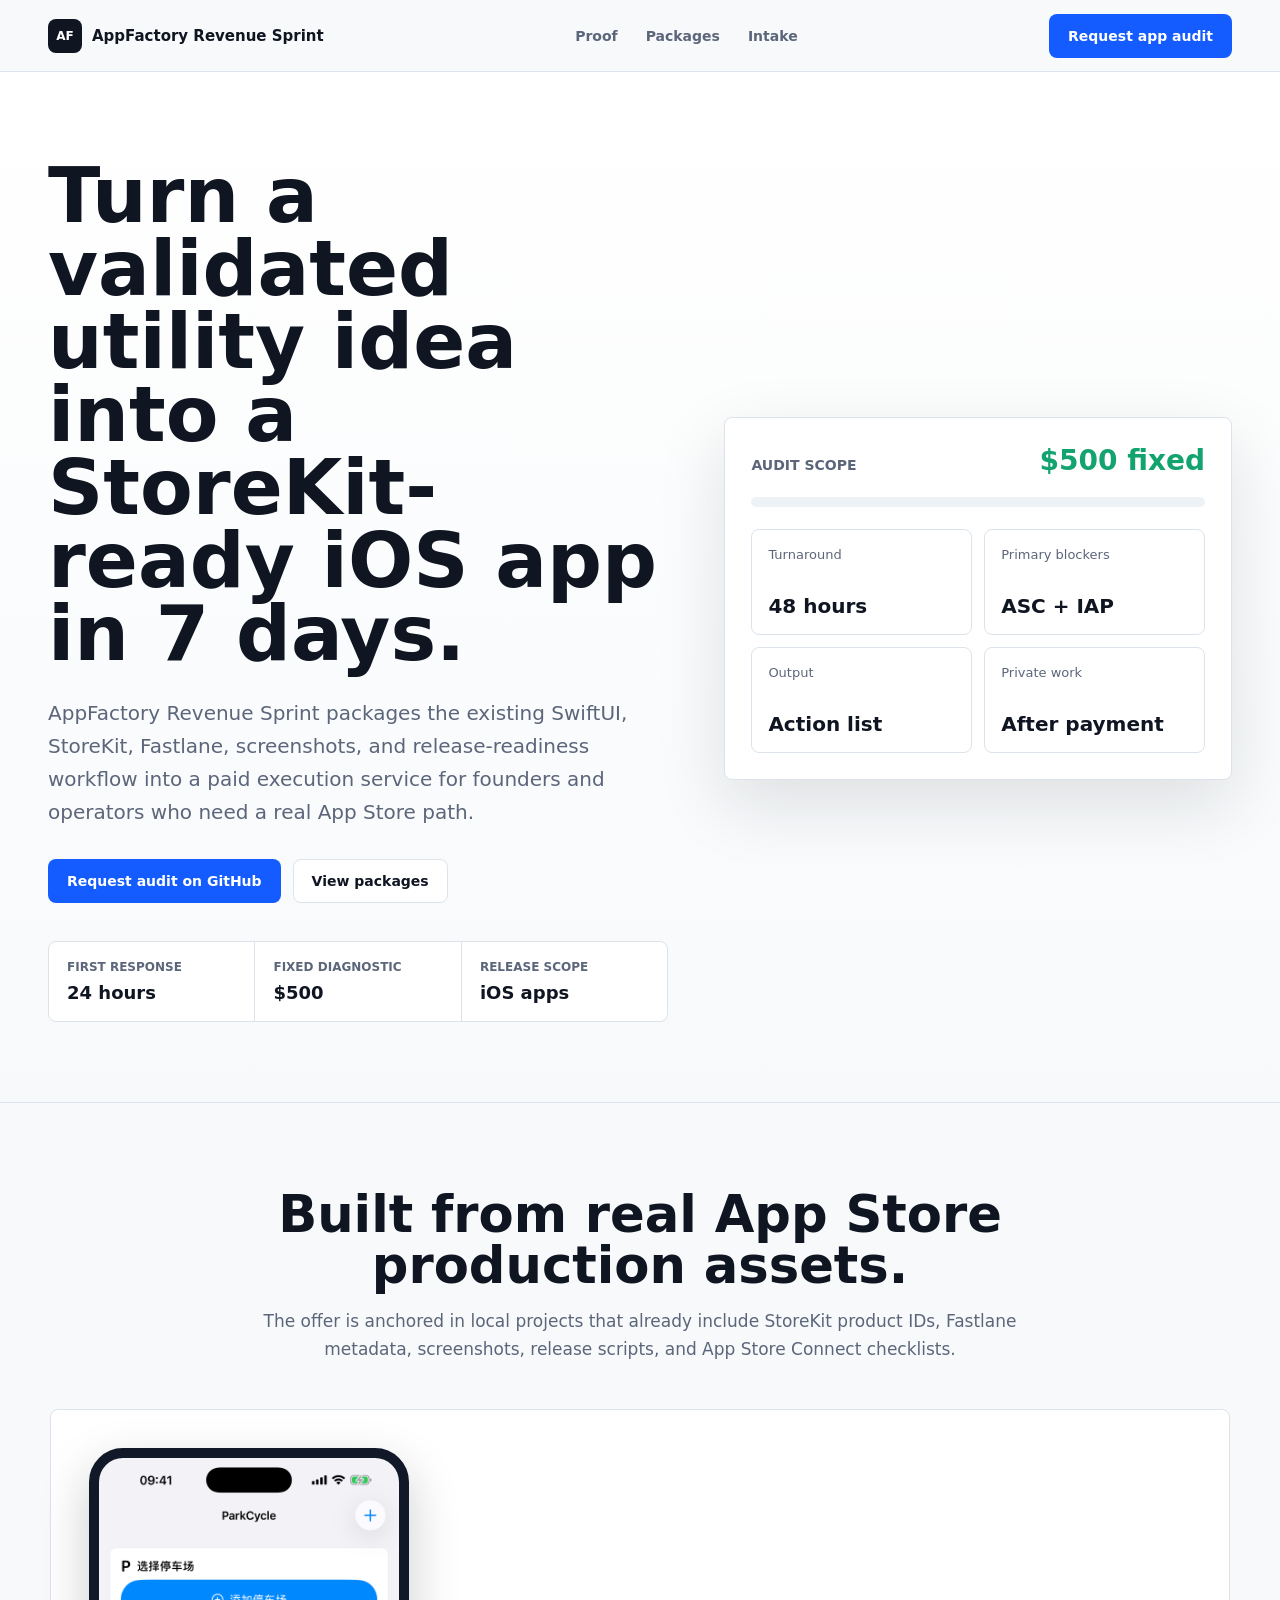
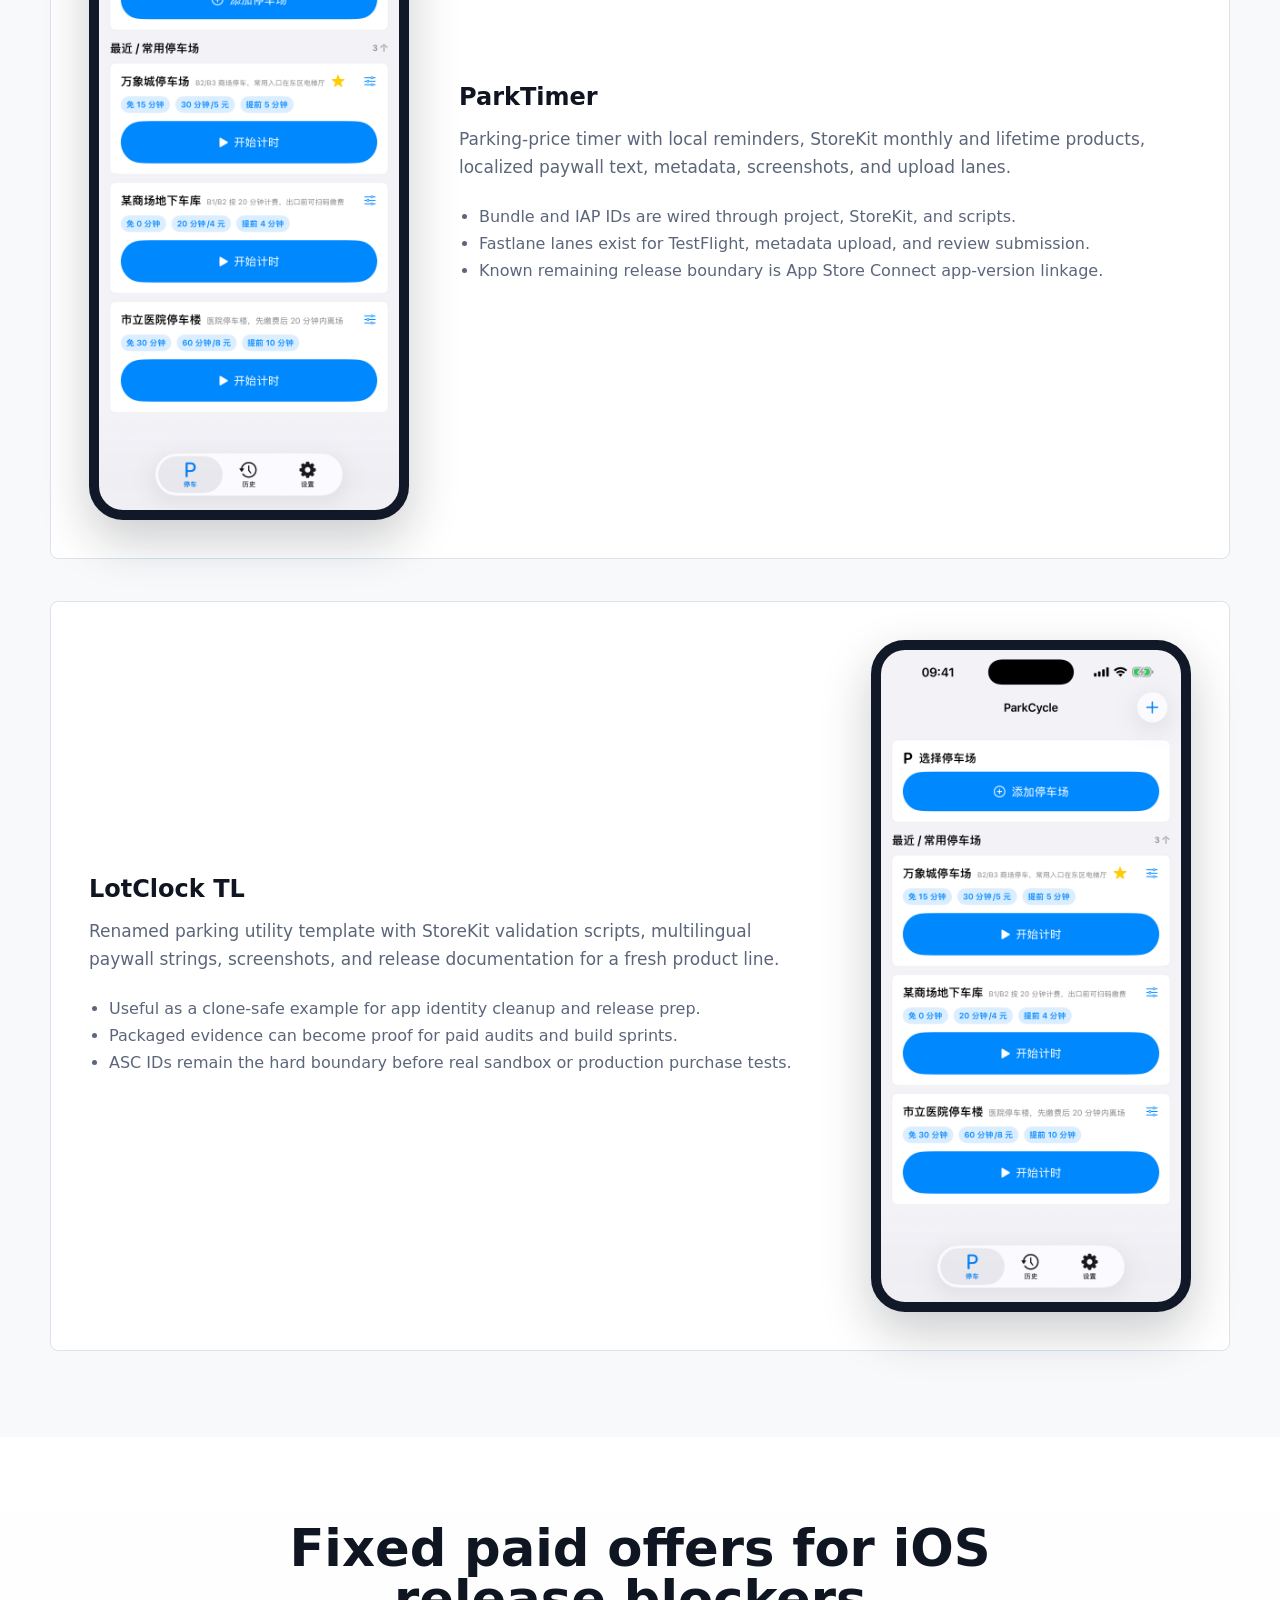
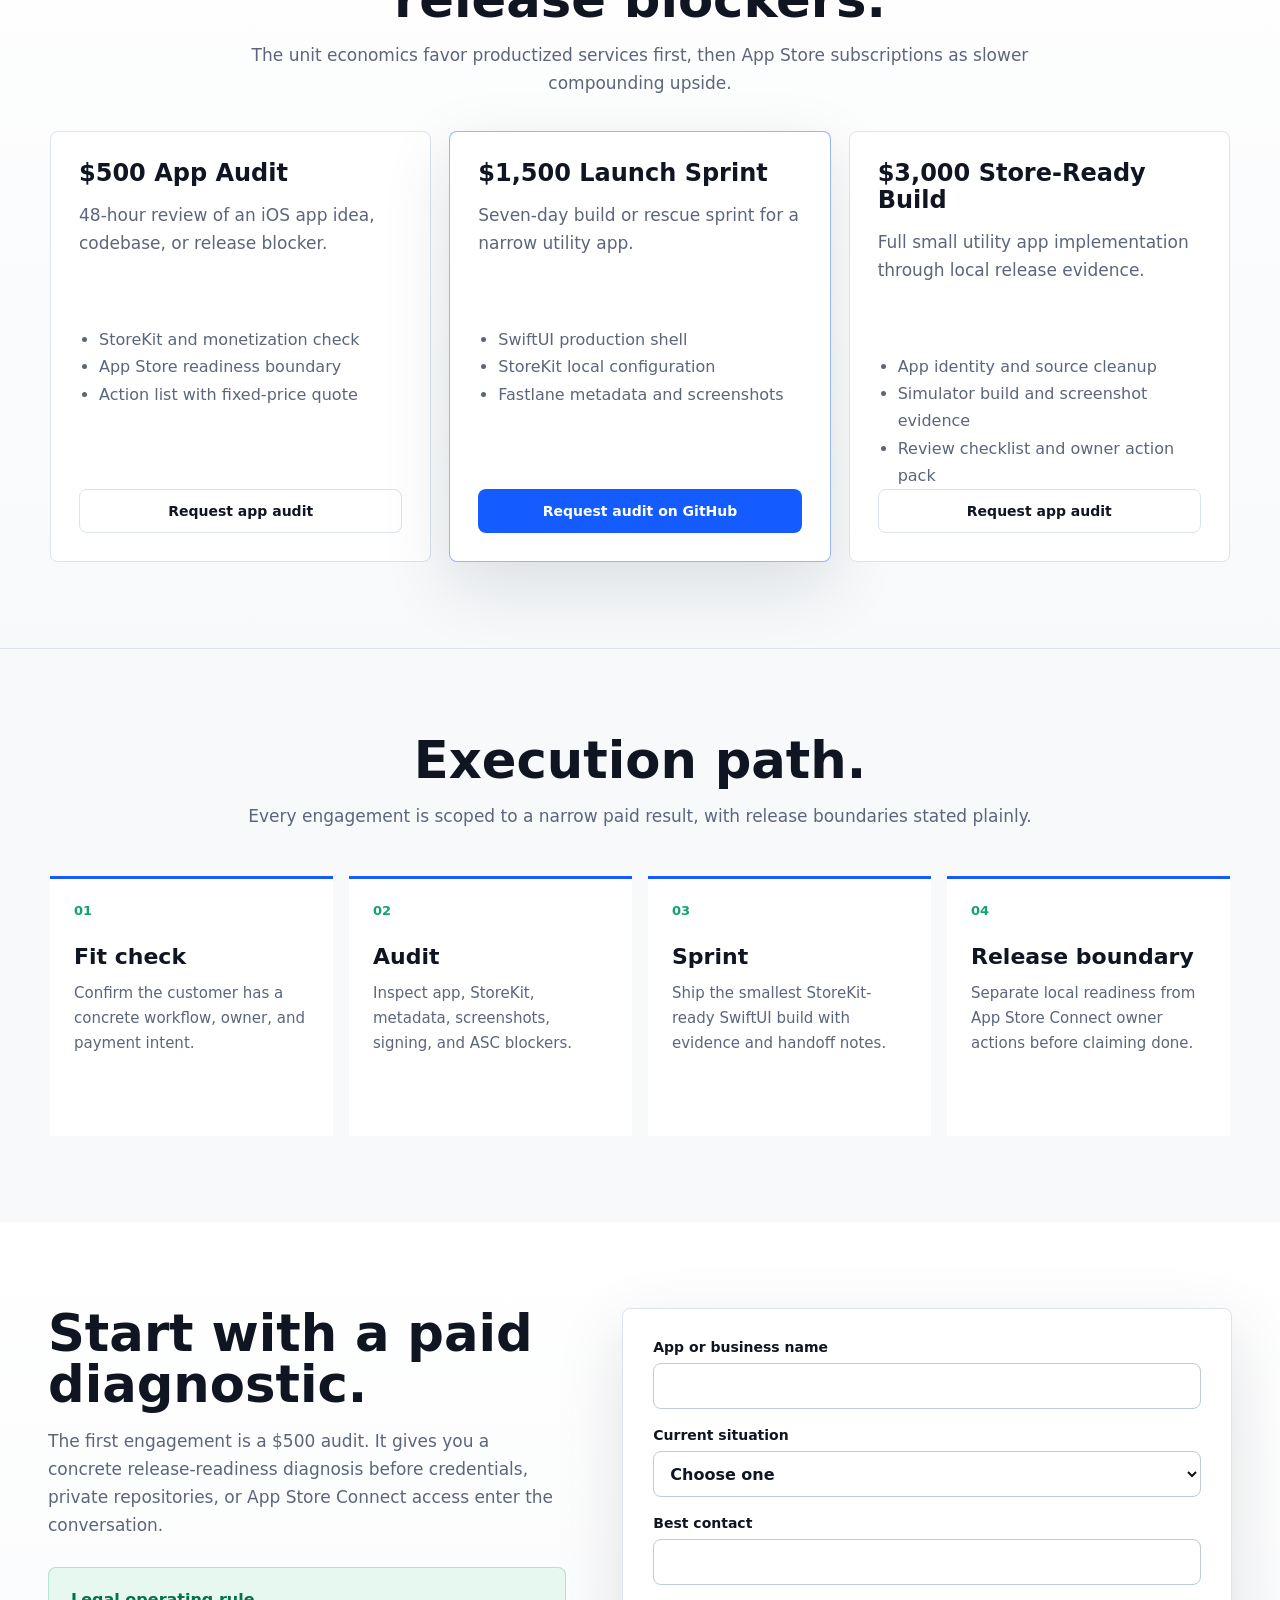
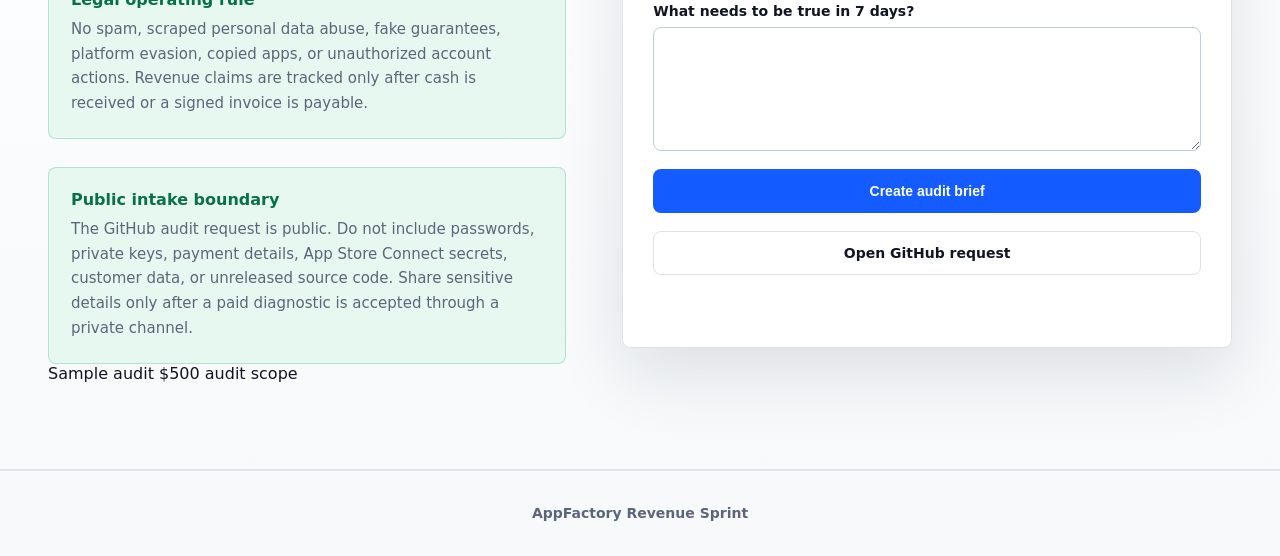
==== commit cb103c4c: "Add public audit proof links" ====
--- a/index.html
+++ b/index.html
@@ -263,6 +263,10 @@
               Share sensitive details only after a paid diagnostic is accepted through a private channel.
             </p>
           </div>
+          <div class="buyer-links" aria-label="Buyer resources">
+            <a href="docs/sample-audit-parktimer.md">Sample audit</a>
+            <a href="docs/500-audit-scope.md">$500 audit scope</a>
+          </div>
         </div>
         <form class="intake-form" id="auditForm">
           <label>
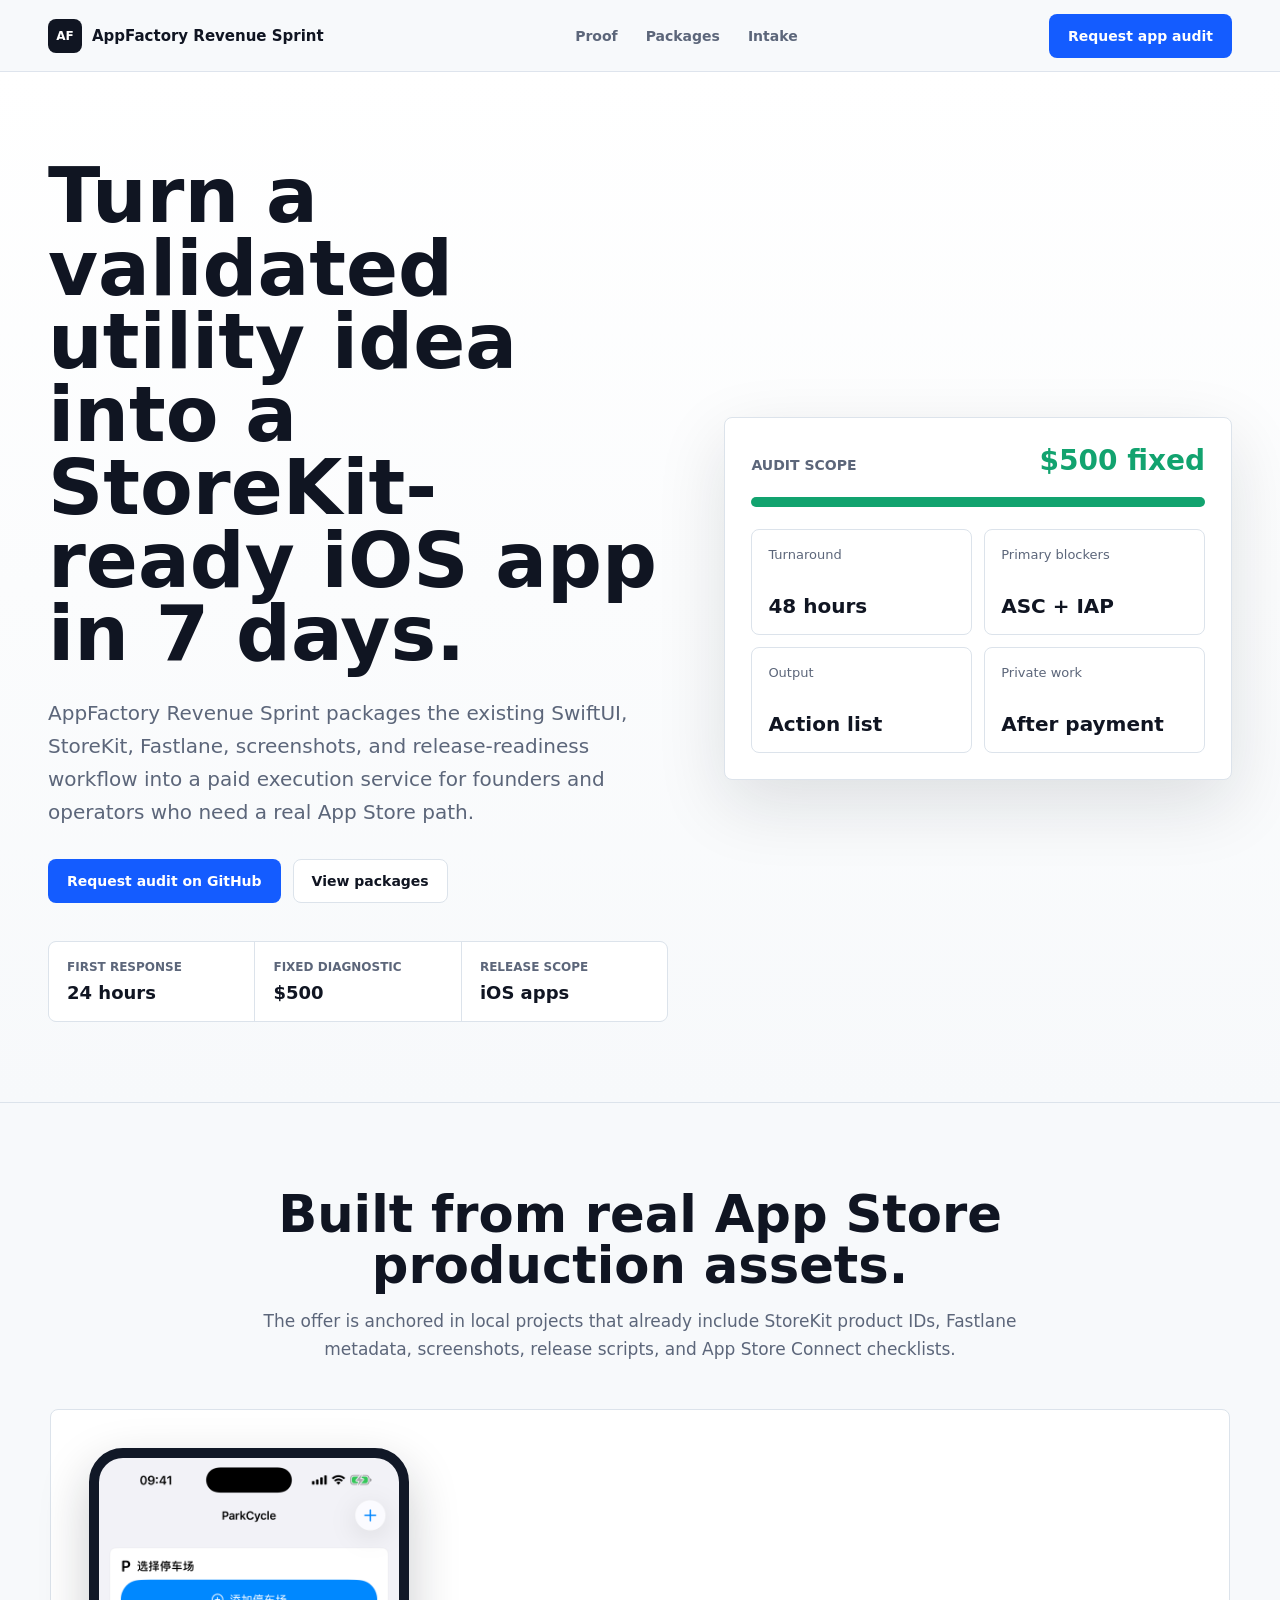
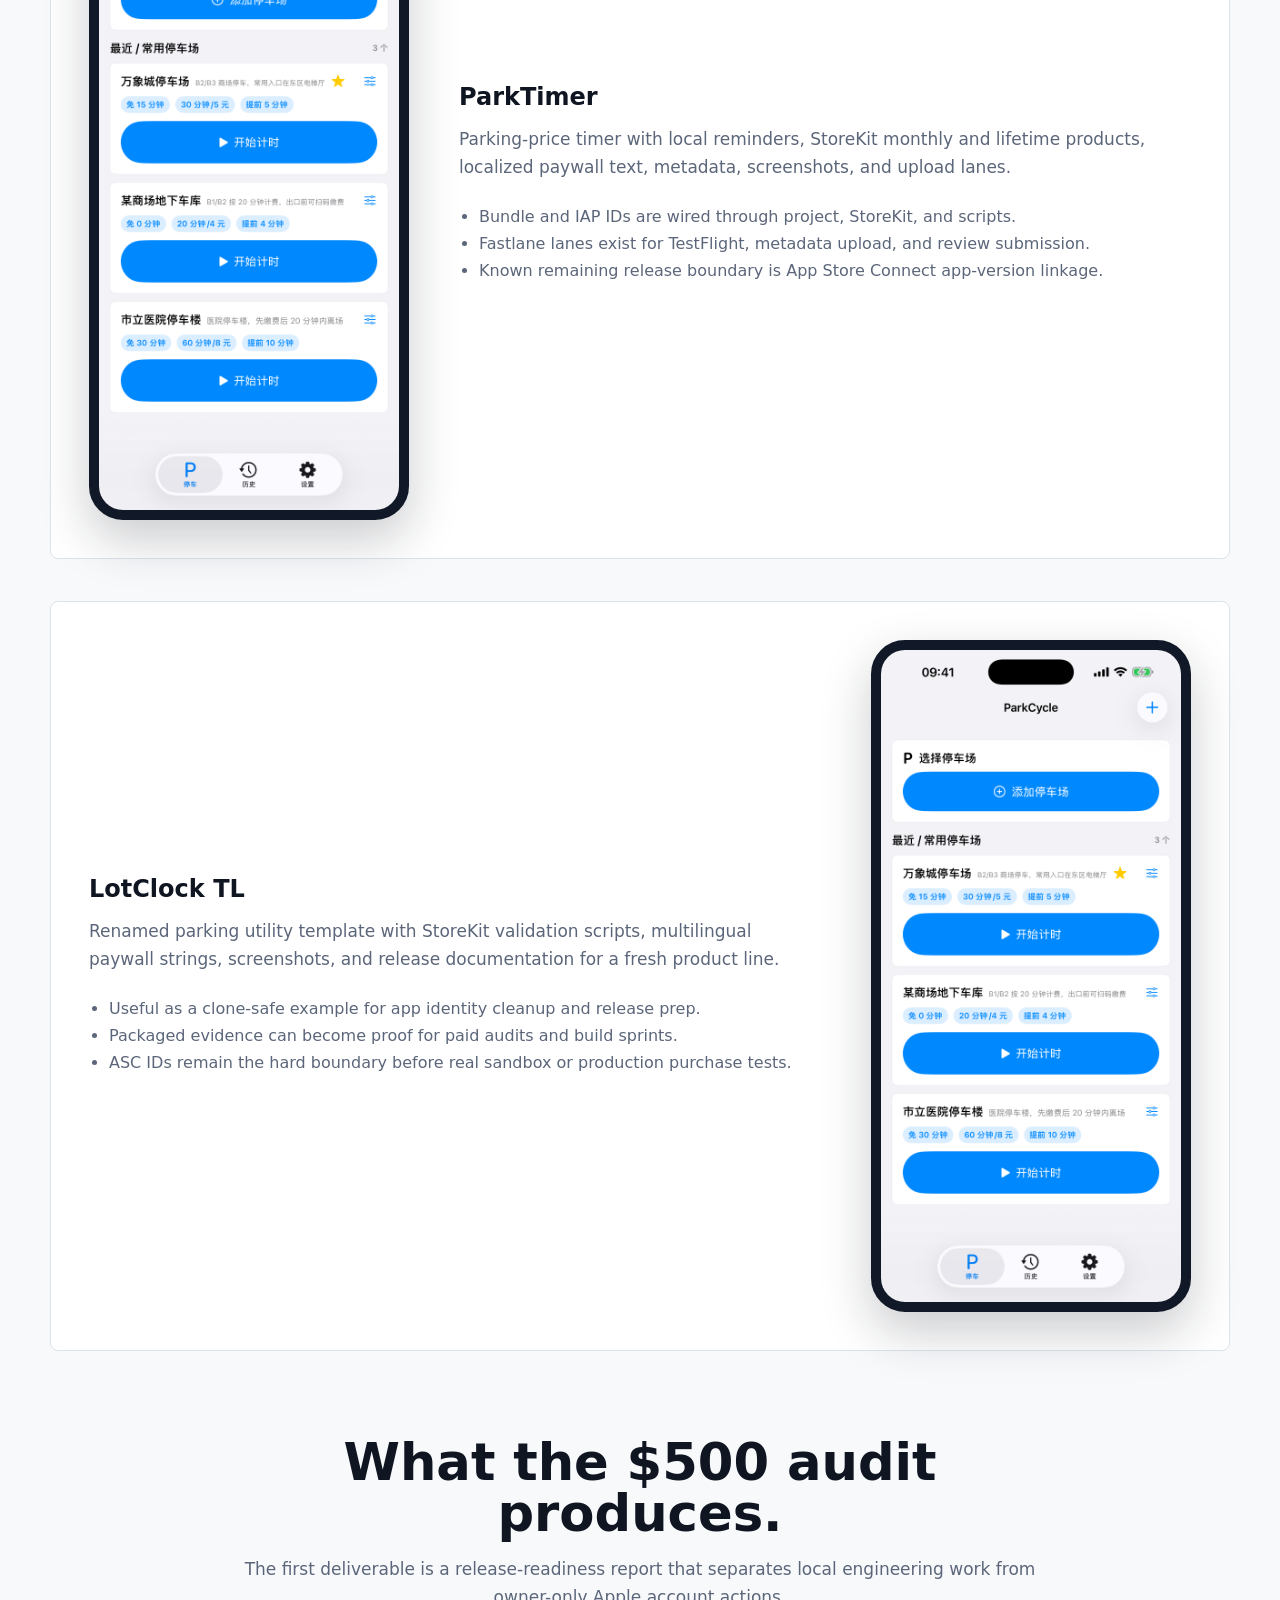
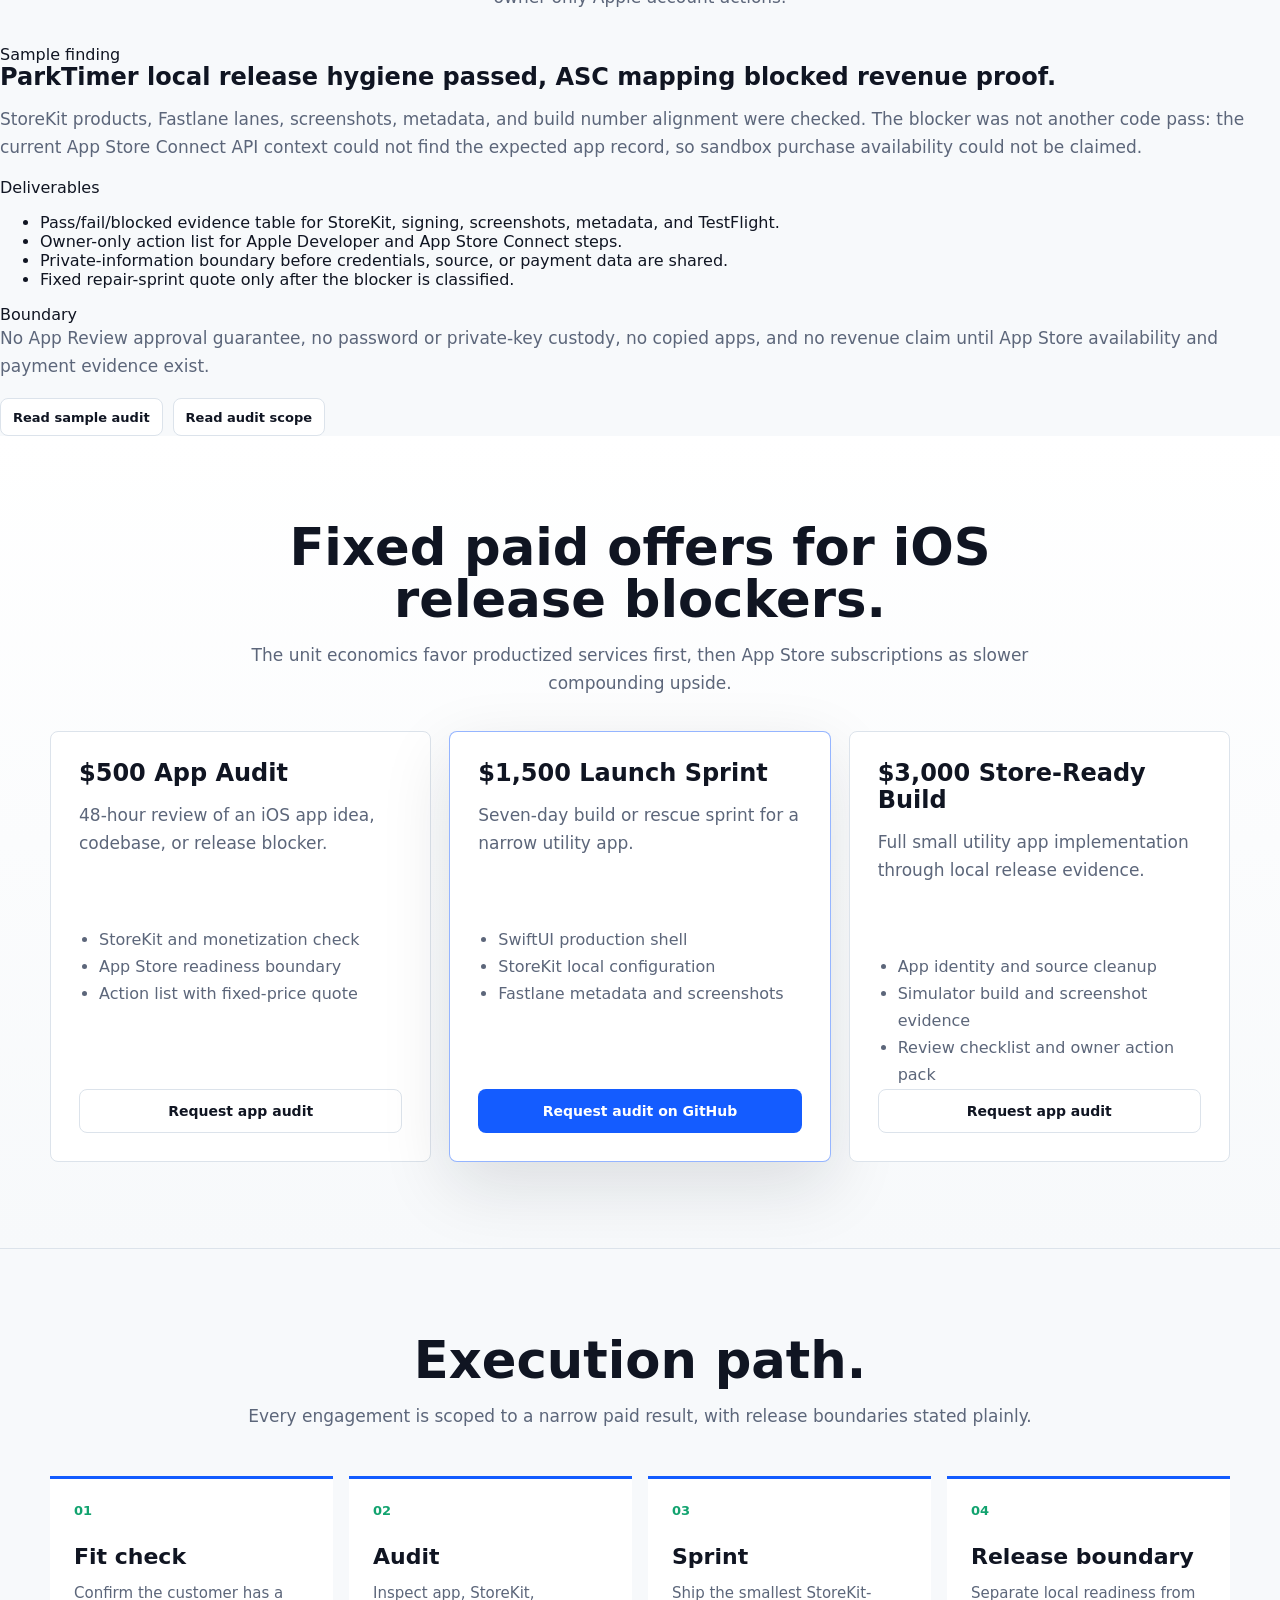
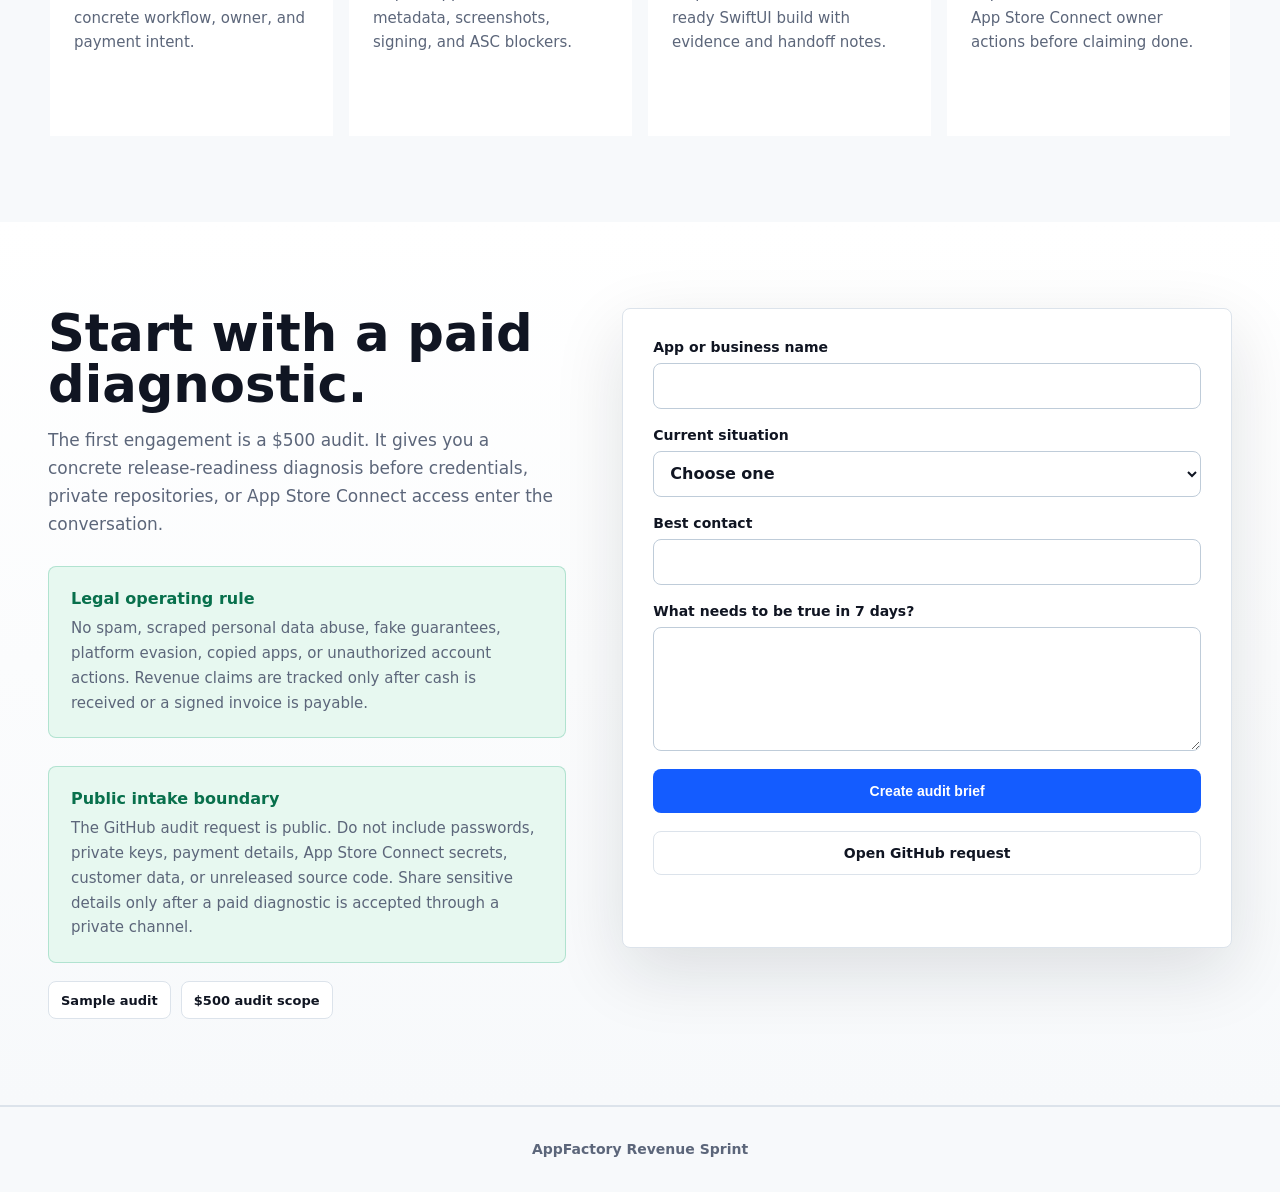
==== commit 067c33c8: "Embed sample audit proof on sales page" ====
--- a/index.html
+++ b/index.html
@@ -98,8 +98,8 @@
             <p>Audit scope</p>
             <strong>$500 fixed</strong>
           </div>
-          <div class="progress" aria-label="Daily target progress">
-            <span style="width: 0%"></span>
+          <div class="progress" aria-label="Fixed audit scope indicator">
+            <span style="width: 100%"></span>
           </div>
           <div class="tracker-grid">
             <div>
@@ -163,6 +163,49 @@
                 <li>Packaged evidence can become proof for paid audits and build sprints.</li>
                 <li>ASC IDs remain the hard boundary before real sandbox or production purchase tests.</li>
               </ul>
+            </div>
+          </article>
+        </div>
+      </section>
+
+      <section class="audit-sample">
+        <div class="section-heading compact">
+          <h2>What the $500 audit produces.</h2>
+          <p>
+            The first deliverable is a release-readiness report that separates local
+            engineering work from owner-only Apple account actions.
+          </p>
+        </div>
+        <div class="sample-grid">
+          <article class="sample-panel">
+            <span>Sample finding</span>
+            <h3>ParkTimer local release hygiene passed, ASC mapping blocked revenue proof.</h3>
+            <p>
+              StoreKit products, Fastlane lanes, screenshots, metadata, and build number
+              alignment were checked. The blocker was not another code pass: the current
+              App Store Connect API context could not find the expected app record, so
+              sandbox purchase availability could not be claimed.
+            </p>
+          </article>
+          <article class="sample-panel">
+            <span>Deliverables</span>
+            <ul class="deliverable-list">
+              <li>Pass/fail/blocked evidence table for StoreKit, signing, screenshots, metadata, and TestFlight.</li>
+              <li>Owner-only action list for Apple Developer and App Store Connect steps.</li>
+              <li>Private-information boundary before credentials, source, or payment data are shared.</li>
+              <li>Fixed repair-sprint quote only after the blocker is classified.</li>
+            </ul>
+          </article>
+          <article class="sample-panel">
+            <span>Boundary</span>
+            <p>
+              No App Review approval guarantee, no password or private-key custody, no
+              copied apps, and no revenue claim until App Store availability and payment
+              evidence exist.
+            </p>
+            <div class="buyer-links">
+              <a href="docs/sample-audit-parktimer.md">Read sample audit</a>
+              <a href="docs/500-audit-scope.md">Read audit scope</a>
             </div>
           </article>
         </div>
--- a/styles.css
+++ b/styles.css
@@ -447,14 +447,14 @@
   font-size: 15px;
 }
 
-.operator-links {
+.buyer-links {
   display: flex;
   flex-wrap: wrap;
   gap: 10px;
   margin-top: 18px;
 }
 
-.operator-links a {
+.buyer-links a {
   display: inline-flex;
   align-items: center;
   min-height: 38px;
@@ -467,7 +467,7 @@
   font-weight: 750;
 }
 
-.operator-links a:hover {
+.buyer-links a:hover {
   border-color: #b6c3d4;
 }
 
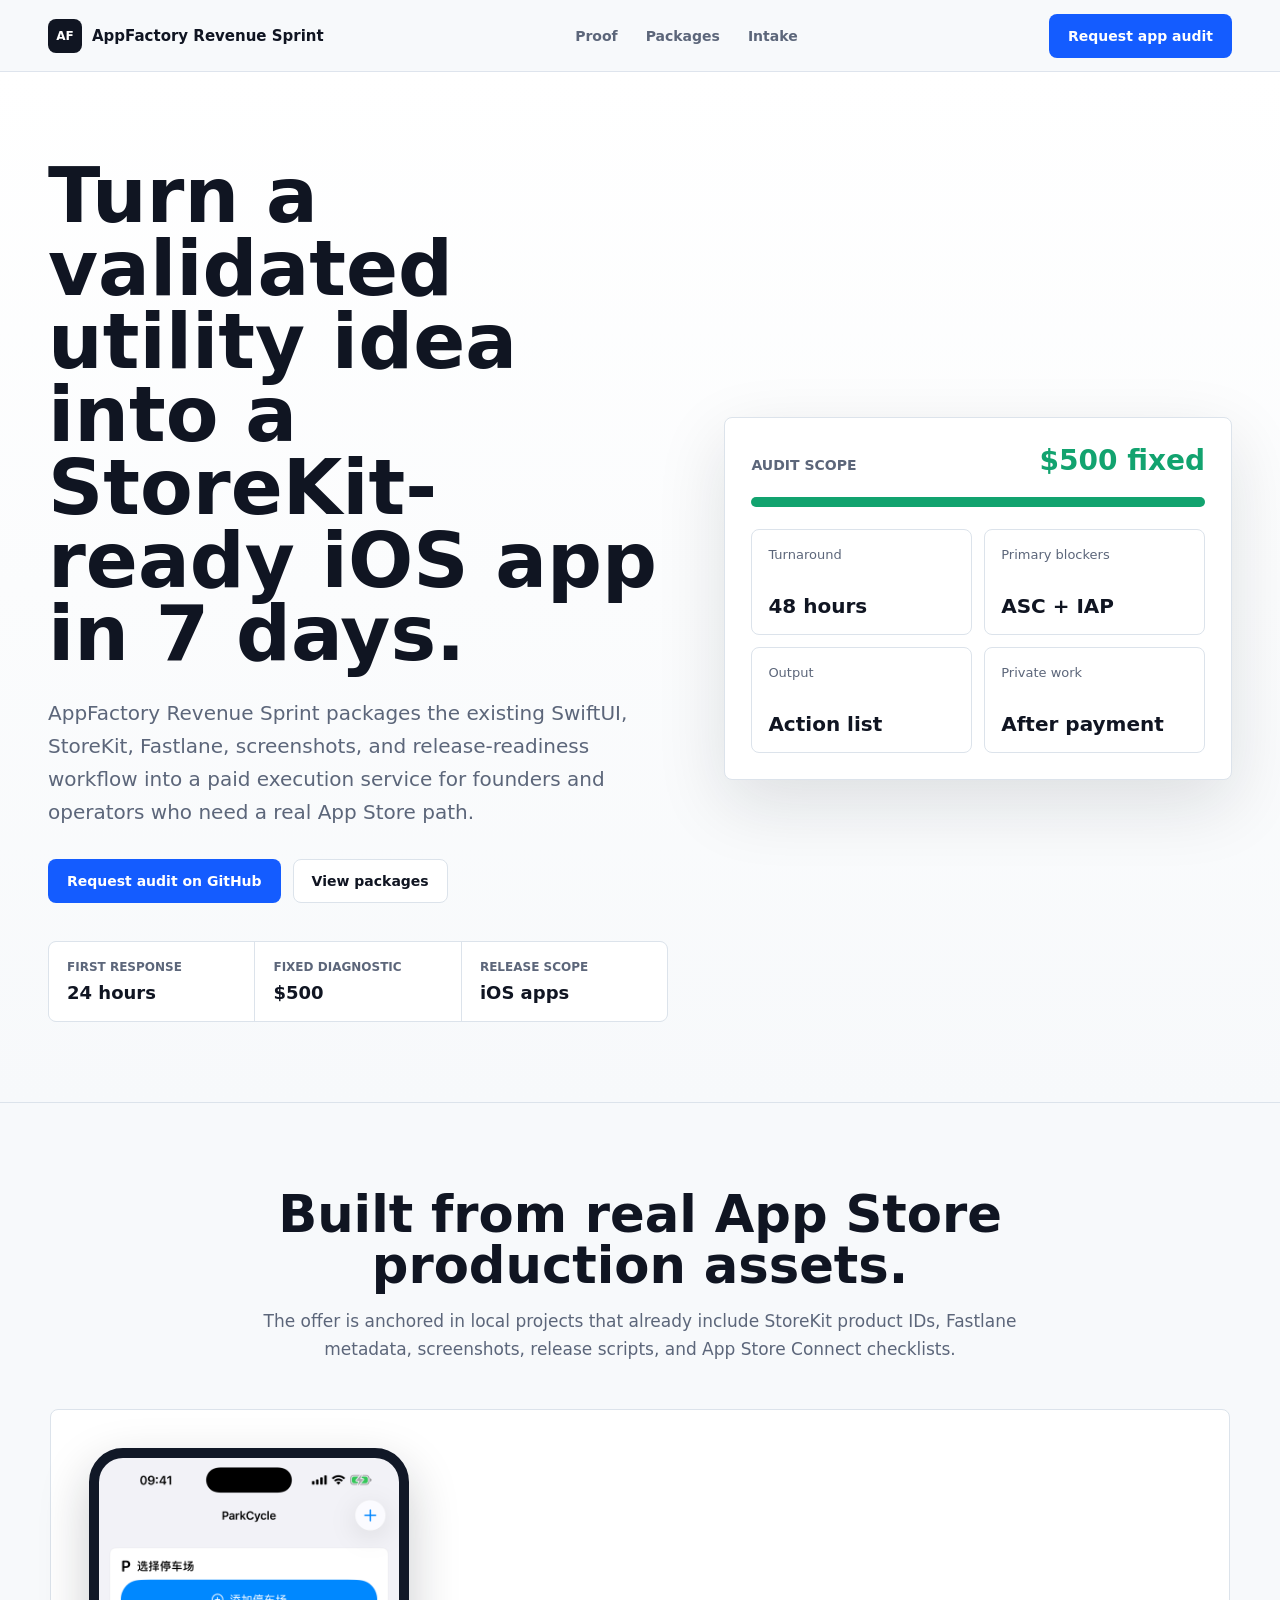
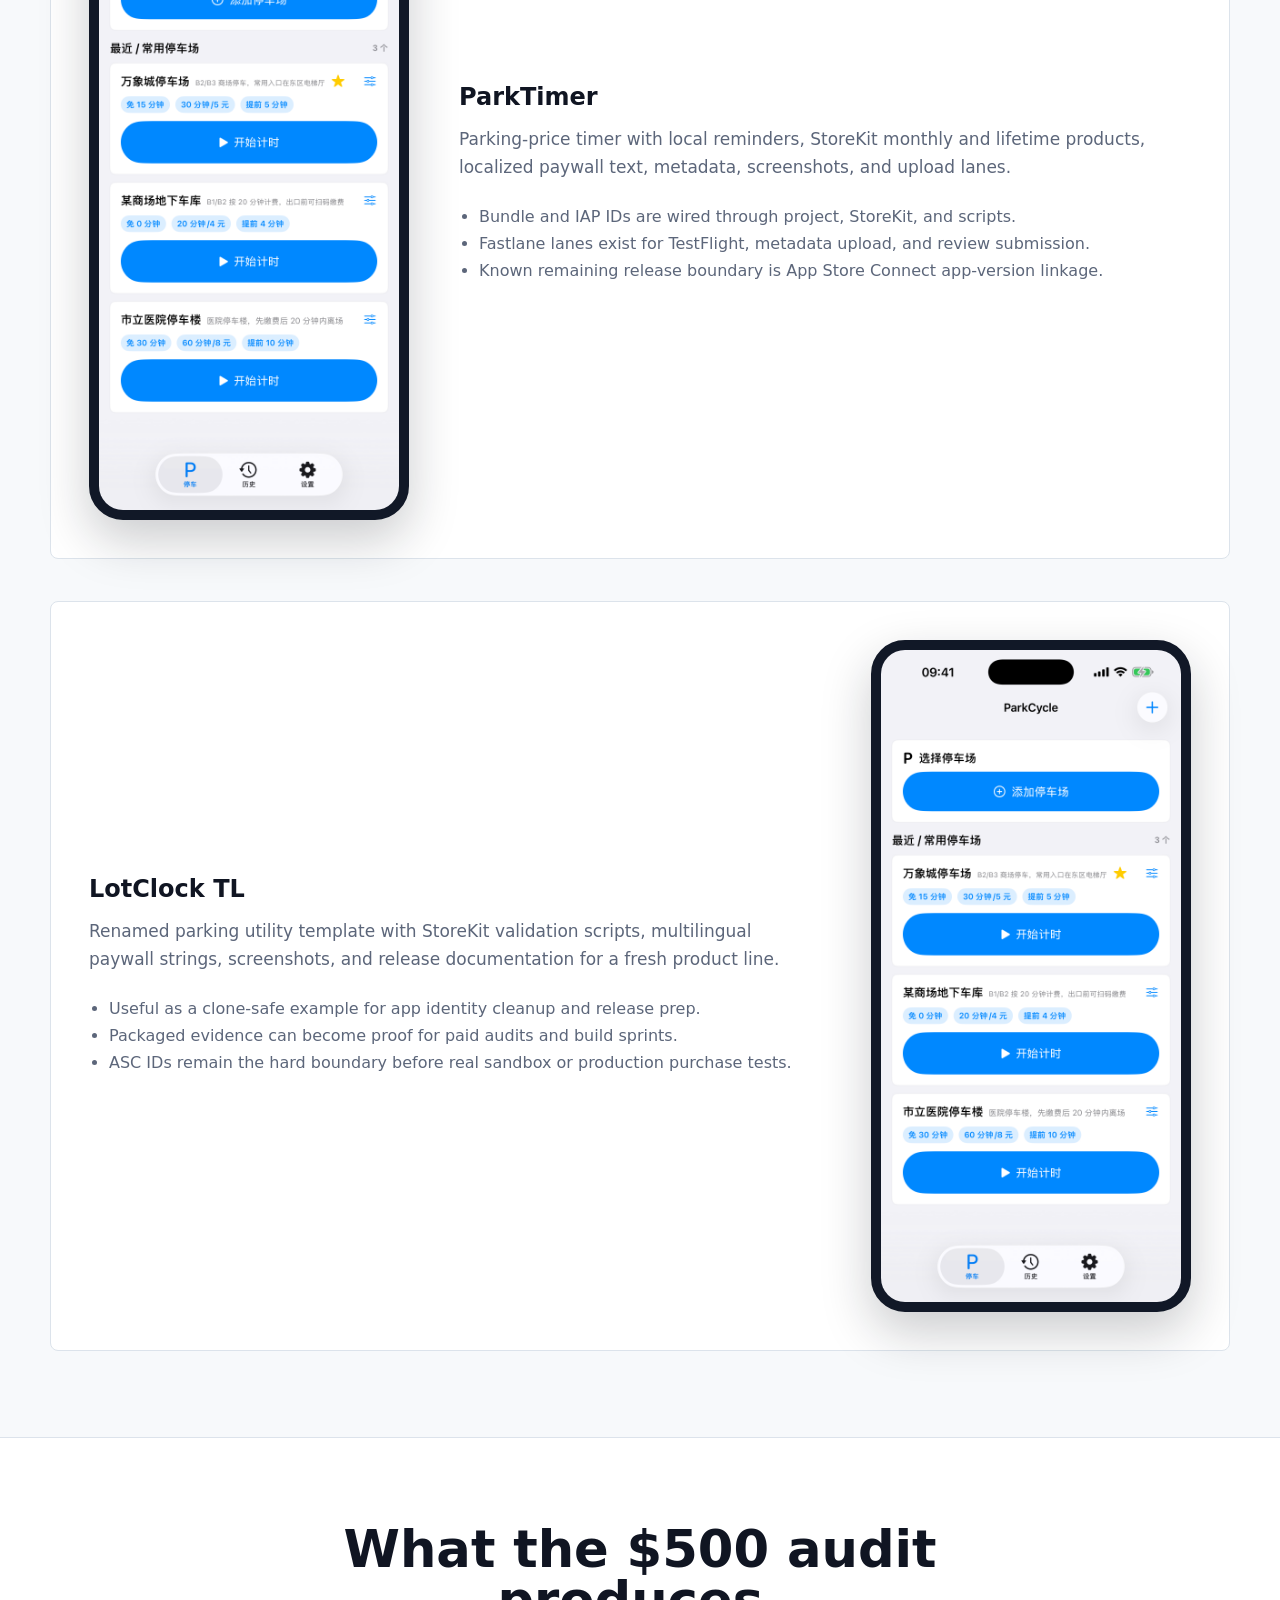
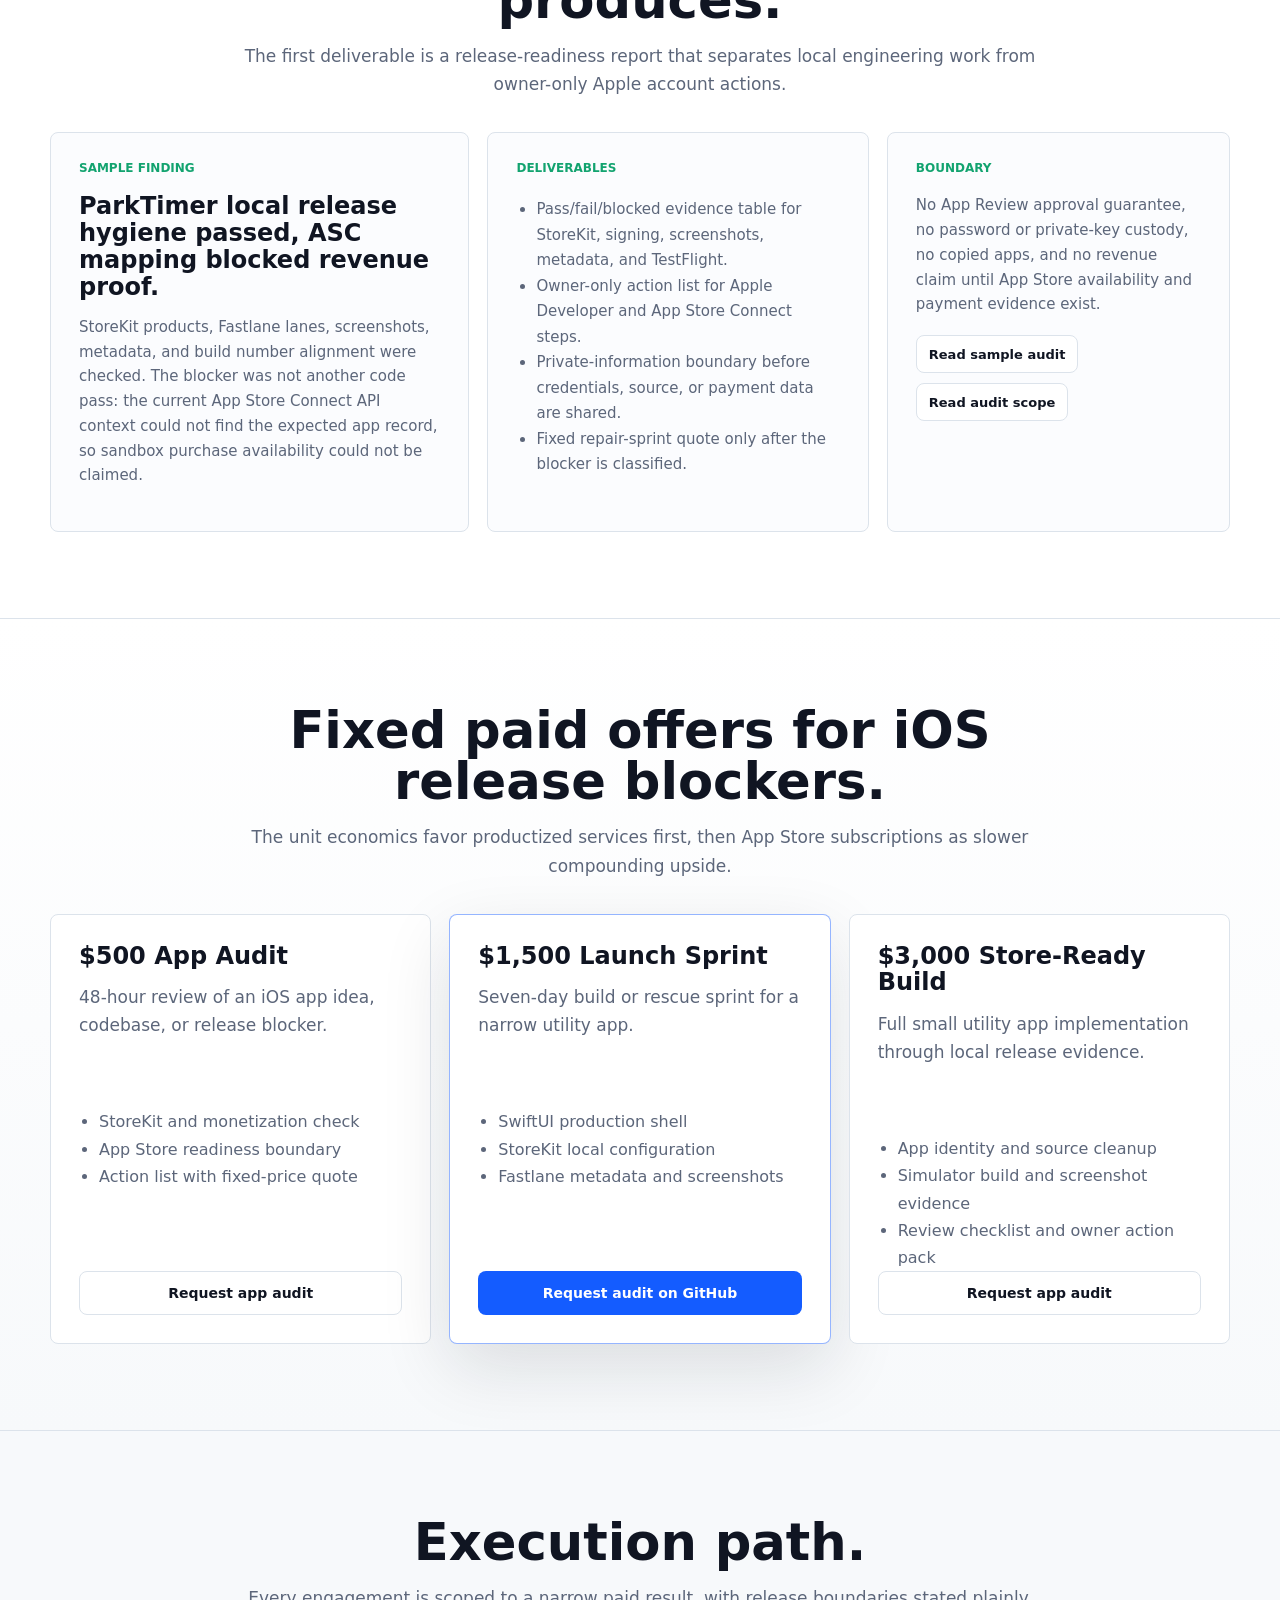
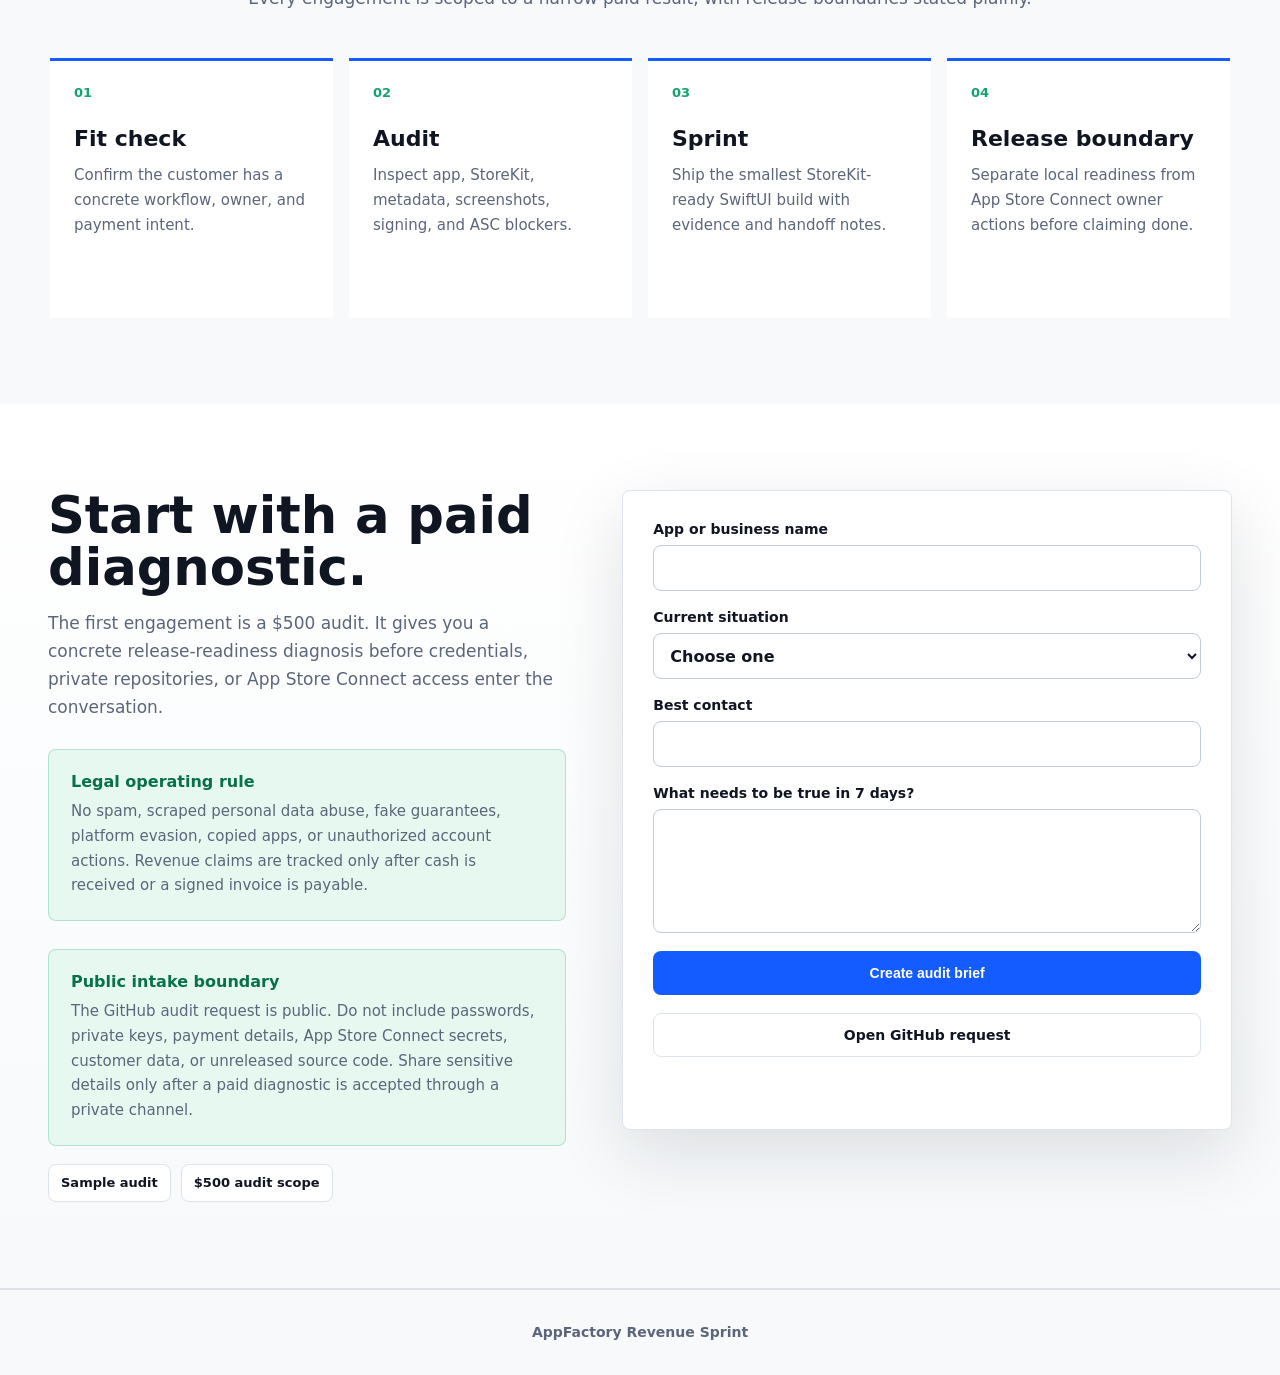
==== commit fc7522ba: "Point audit CTAs to structured issue form" ====
--- a/index.html
+++ b/index.html
@@ -62,7 +62,7 @@
         <a href="#packages">Packages</a>
         <a href="#intake">Intake</a>
       </nav>
-      <a class="nav-action" href="https://github.com/zhongqiangdeng42-dot/appfactory-revenue-sprint/issues/new?template=audit_request.md">Request app audit</a>
+      <a class="nav-action" href="https://github.com/zhongqiangdeng42-dot/appfactory-revenue-sprint/issues/new?template=audit_request.yml">Request app audit</a>
     </header>
 
     <main id="top">
@@ -75,7 +75,7 @@
             founders and operators who need a real App Store path.
           </p>
           <div class="hero-actions">
-            <a class="button primary" href="https://github.com/zhongqiangdeng42-dot/appfactory-revenue-sprint/issues/new?template=audit_request.md">Request audit on GitHub</a>
+            <a class="button primary" href="https://github.com/zhongqiangdeng42-dot/appfactory-revenue-sprint/issues/new?template=audit_request.yml">Request audit on GitHub</a>
             <a class="button secondary" href="#packages">View packages</a>
           </div>
           <dl class="hero-metrics" aria-label="Operating targets">
@@ -228,7 +228,7 @@
               <li>App Store readiness boundary</li>
               <li>Action list with fixed-price quote</li>
             </ul>
-            <a class="button secondary" href="https://github.com/zhongqiangdeng42-dot/appfactory-revenue-sprint/issues/new?template=audit_request.md">Request app audit</a>
+            <a class="button secondary" href="https://github.com/zhongqiangdeng42-dot/appfactory-revenue-sprint/issues/new?template=audit_request.yml">Request app audit</a>
           </article>
           <article class="package-card featured">
             <h3>$1,500 Launch Sprint</h3>
@@ -238,7 +238,7 @@
               <li>StoreKit local configuration</li>
               <li>Fastlane metadata and screenshots</li>
             </ul>
-            <a class="button primary" href="https://github.com/zhongqiangdeng42-dot/appfactory-revenue-sprint/issues/new?template=audit_request.md">Request audit on GitHub</a>
+            <a class="button primary" href="https://github.com/zhongqiangdeng42-dot/appfactory-revenue-sprint/issues/new?template=audit_request.yml">Request audit on GitHub</a>
           </article>
           <article class="package-card">
             <h3>$3,000 Store-Ready Build</h3>
@@ -248,7 +248,7 @@
               <li>Simulator build and screenshot evidence</li>
               <li>Review checklist and owner action pack</li>
             </ul>
-            <a class="button secondary" href="https://github.com/zhongqiangdeng42-dot/appfactory-revenue-sprint/issues/new?template=audit_request.md">Request app audit</a>
+            <a class="button secondary" href="https://github.com/zhongqiangdeng42-dot/appfactory-revenue-sprint/issues/new?template=audit_request.yml">Request app audit</a>
           </article>
         </div>
       </section>
@@ -335,7 +335,7 @@
             <textarea name="goal" rows="5" required></textarea>
           </label>
           <button class="button primary" type="submit">Create audit brief</button>
-          <a class="button secondary" href="https://github.com/zhongqiangdeng42-dot/appfactory-revenue-sprint/issues/new?template=audit_request.md">Open GitHub request</a>
+          <a class="button secondary" href="https://github.com/zhongqiangdeng42-dot/appfactory-revenue-sprint/issues/new?template=audit_request.yml">Open GitHub request</a>
           <p class="form-status" id="formStatus" role="status"></p>
         </form>
       </section>
--- a/styles.css
+++ b/styles.css
@@ -293,6 +293,7 @@
 }
 
 .proof,
+.audit-sample,
 .packages,
 .process,
 .intake {
@@ -350,11 +351,48 @@
 }
 
 .case-copy ul,
-.package-card ul {
+.package-card ul,
+.deliverable-list {
   margin: 22px 0 0;
   padding-left: 20px;
   color: var(--muted);
   line-height: 1.7;
+}
+
+.audit-sample {
+  border-top: 1px solid var(--line);
+  border-bottom: 1px solid var(--line);
+  background: var(--surface);
+}
+
+.sample-grid {
+  display: grid;
+  grid-template-columns: minmax(0, 1.1fr) minmax(0, 1fr) minmax(0, 0.9fr);
+  gap: 18px;
+  max-width: 1180px;
+  margin: 0 auto;
+}
+
+.sample-panel {
+  min-height: 310px;
+  padding: 28px;
+  border: 1px solid var(--line);
+  border-radius: var(--radius);
+  background: #fbfcfe;
+}
+
+.sample-panel span {
+  display: block;
+  margin-bottom: 18px;
+  color: var(--green);
+  font-size: 12px;
+  font-weight: 800;
+  text-transform: uppercase;
+}
+
+.sample-panel p,
+.sample-panel li {
+  font-size: 15px;
 }
 
 .package-grid {
@@ -563,6 +601,7 @@
   }
 
   .proof,
+  .audit-sample,
   .packages,
   .process,
   .intake {
@@ -584,6 +623,7 @@
   }
 
   .package-grid,
+  .sample-grid,
   .timeline,
   .hero-metrics {
     grid-template-columns: 1fr;
